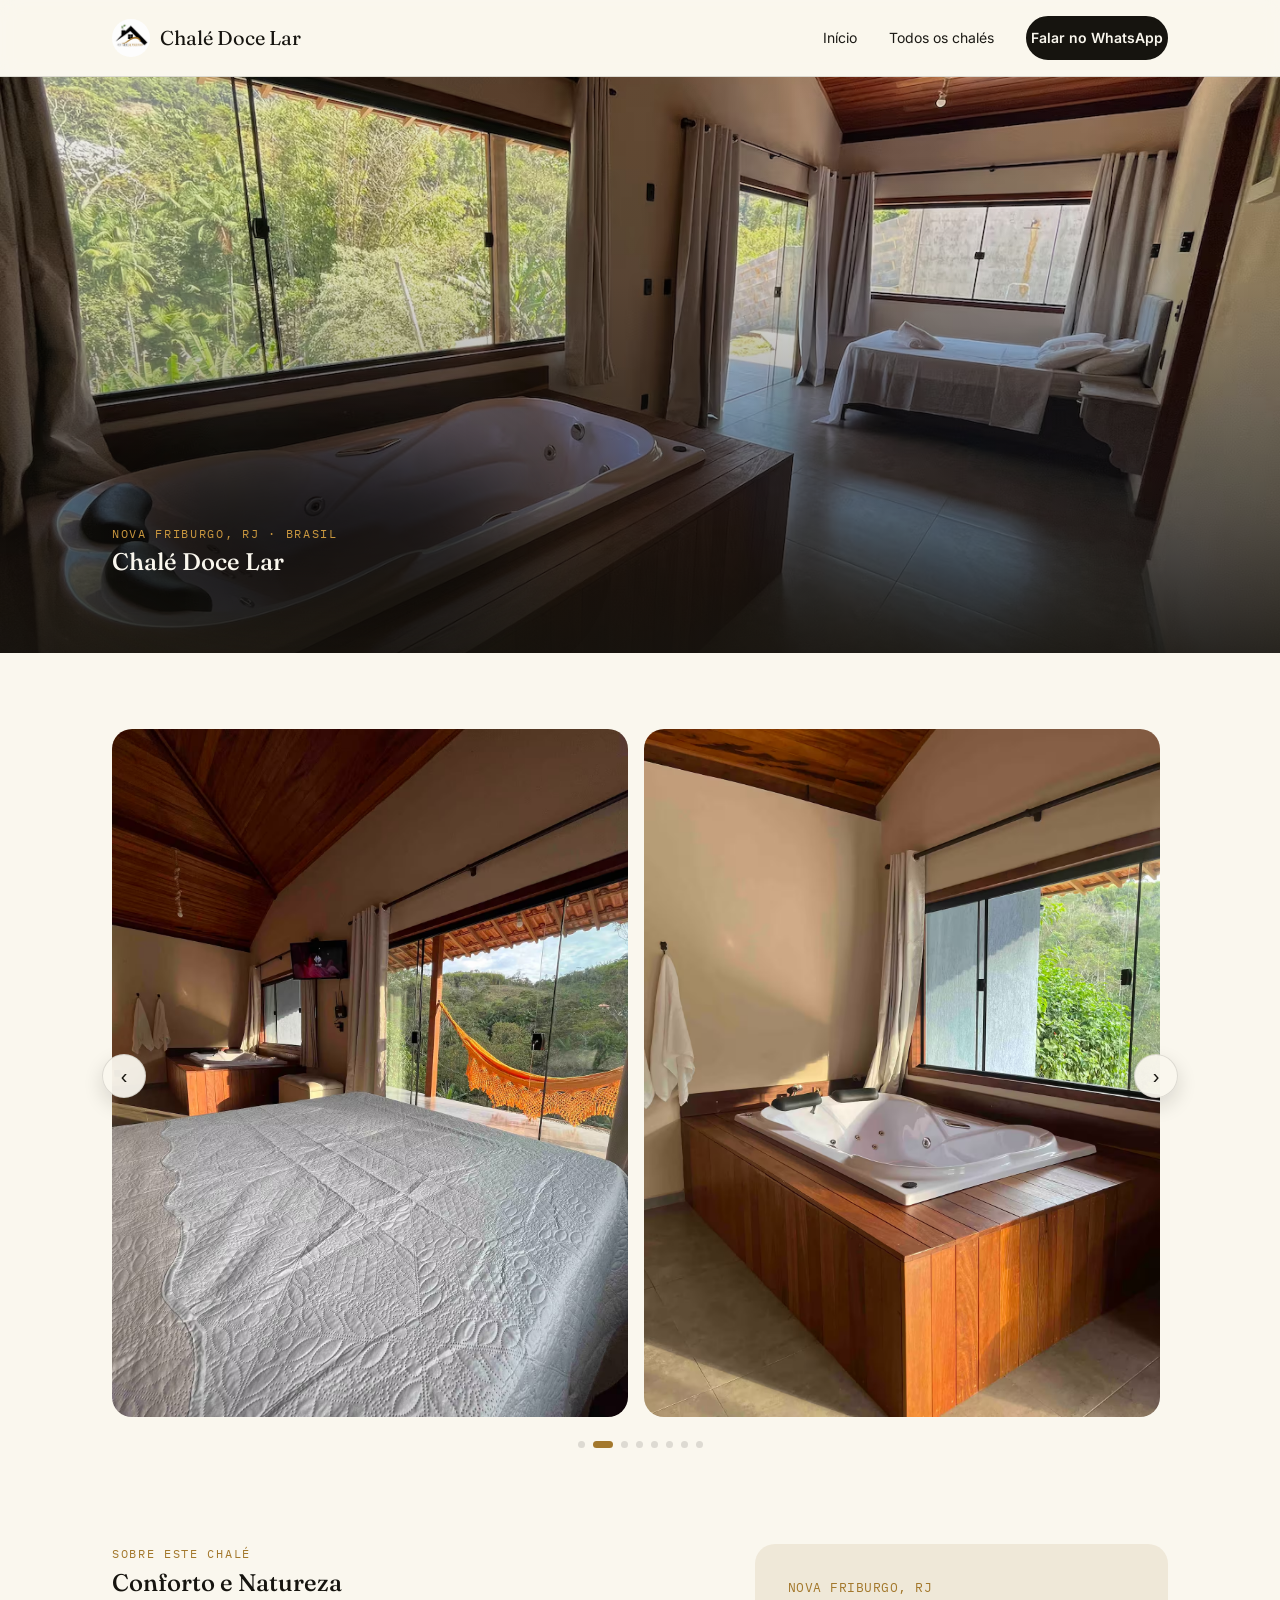
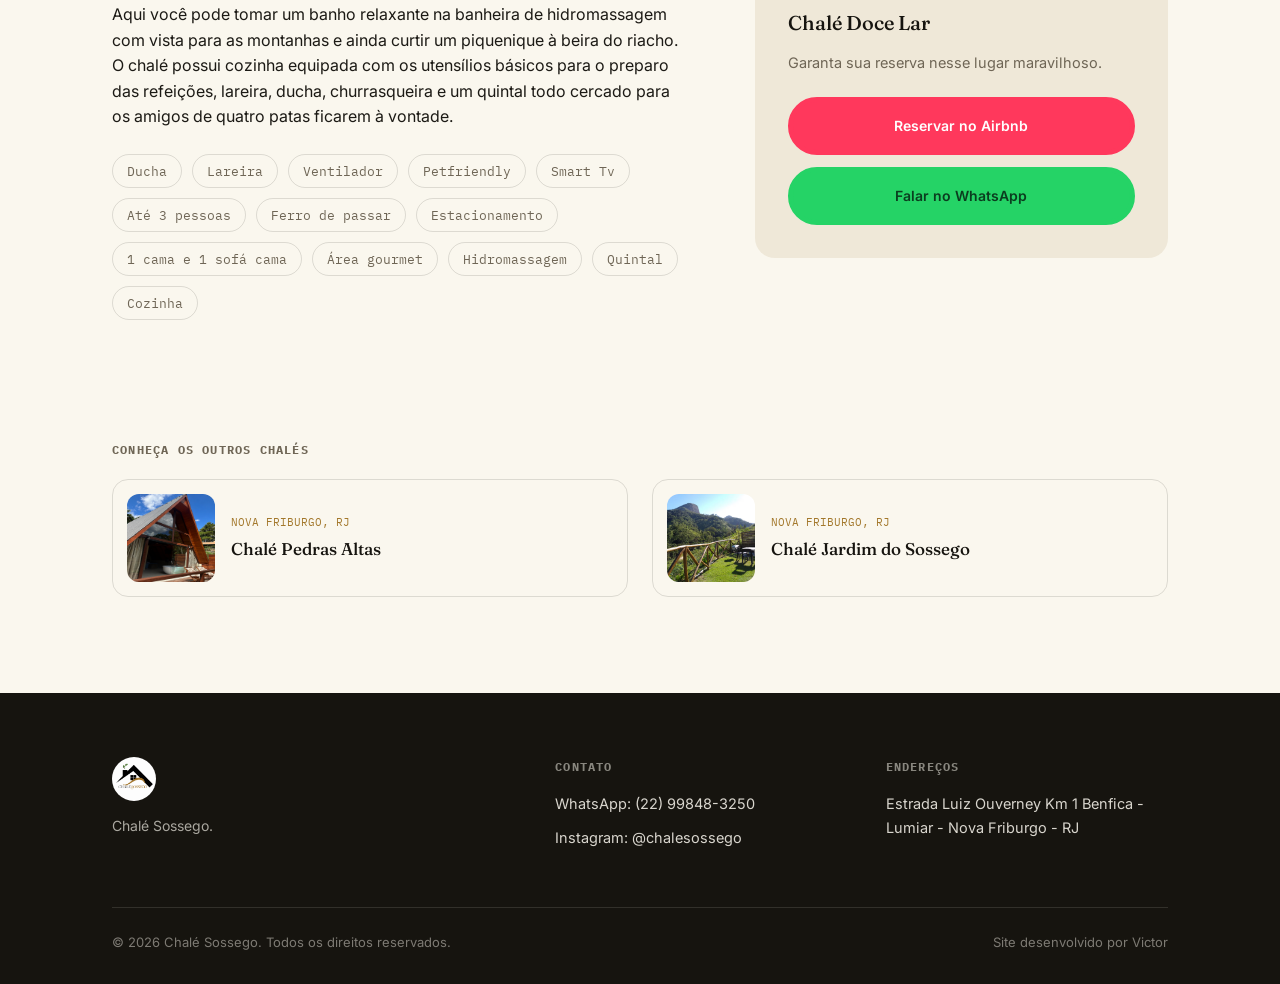
==== casas/casa-dois.html @ 80d23e6f "Add files via upload" ====
<!DOCTYPE html>
<html lang="pt-BR">

<head>
  <meta charset="UTF-8">
  <meta name="viewport" content="width=device-width, initial-scale=1.0">
  <title>Chalé Doce Lar | Chalé Sossego - Nova Friburgo, RJ</title>
  <meta name="description"
    content="Chalé Doce Lar: banheira de hidromassagem com vista para as montanhas, área gourmet e pet friendly, em Nova Friburgo, RJ. Reserve pelo WhatsApp ou Airbnb.">
  <meta name="theme-color" content="#faf7ee">
  <link rel="icon" type="image/png" href="../img/logo.png">
  <meta property="og:title" content="Chalé Doce Lar | Chalé Sossego">
  <meta property="og:description"
    content="Banheira de hidromassagem com vista para as montanhas, área gourmet e pet friendly, em Nova Friburgo, RJ.">
  <meta property="og:image" content="../img/chale_2.avif">
  <meta property="og:type" content="website">
  <link rel="preconnect" href="https://fonts.googleapis.com">
  <link rel="preconnect" href="https://fonts.gstatic.com" crossorigin>
  <link
    href="https://fonts.googleapis.com/css2?family=Fraunces:ital,opsz,wght@0,9..144,400;0,9..144,500;0,9..144,600;1,9..144,500&family=Inter:wght@400;500;600&family=IBM+Plex+Mono:wght@400;500&display=swap"
    rel="stylesheet">
  <link rel="stylesheet" href="../styles.css">
</head>

<body>

  <header>
    <div class="nav">
      <a href="../index.html" class="brand">
        <img src="../img/logo.png" alt="Logo Chalé Sossego">
        <span class="brand-name">Chalé Doce Lar</span>
      </a>
      <button class="nav-toggle" id="navToggle" aria-label="Abrir menu" aria-expanded="false">
        <span></span><span></span><span></span>
      </button>
      <nav class="nav-links" id="navLinks">
        <a href="../index.html">Início</a>
        <a href="../index.html#chales">Todos os chalés</a>
        <a class="btn" href="https://wa.me/5522998483250" target="_blank" rel="noopener">Falar no WhatsApp</a>
      </nav>
    </div>
  </header>

  <section class="casa-hero">
    <div class="hero-photo">
      <img src="../img/chale_2.avif" alt="Fachada do Chalé Doce Lar em Nova Friburgo, RJ">
    </div>
    <div class="hero-content">
      <p class="eyebrow load-in" style="--delay:.05s">Nova Friburgo, RJ · Brasil</p>
      <h1 class="load-in" style="--delay:.15s">Chalé Doce Lar</h1>
    </div>
  </section>

  <section class="casa-galeria">
    <div class="wrap">
      <div class="carrossel reveal" data-carrossel>
        <button class="carrossel-seta carrossel-anterior" data-anterior aria-label="Foto anterior">‹</button>
        <div class="carrossel-trilho" data-trilho>
          <div class="carrossel-item"><img src="../img/docelar1.avif"
              loading="lazy"></div>
          <div class="carrossel-item"><img src="../img/docelar2.avif"
              loading="lazy"></div>
          <div class="carrossel-item"><img src="../img/docelar3.avif"
              loading="lazy"></div>
          <div class="carrossel-item"><img src="../img/docelar4.avif"
              loading="lazy"></div>
          <div class="carrossel-item"><img src="../img/docelar5.avif"
              loading="lazy"></div>
          <div class="carrossel-item"><img src="../img/docelar6.avif"
             loading="lazy"></div>
          <div class="carrossel-item"><img src="../img/docelar7.avif"
              loading="lazy"></div>
          <div class="carrossel-item"><img src="../img/docelar8.avif"
              loading="lazy"></div>
        </div>
        <button class="carrossel-seta carrossel-proxima" data-proxima aria-label="Próxima foto">›</button>
        <div class="carrossel-dots" data-dots></div>
      </div>
    </div>
  </section>

  <section class="casa-detalhes">
    <div class="wrap casa-detalhes-grid">
      <div class="casa-desc reveal">
        <p class="eyebrow">Sobre este chalé</p>
        <h2>Conforto e Natureza</h2>
        <p>Aqui você pode tomar um banho relaxante na banheira de hidromassagem com vista para as montanhas e ainda
          curtir um piquenique à beira do riacho.<br>O chalé possui cozinha equipada com os utensílios básicos para o
          preparo das refeições, lareira, ducha, churrasqueira e um quintal todo cercado para os amigos de quatro patas
          ficarem à vontade.</p>

        <div class="casa-feats">
          <span>Ducha</span>
          <span>Lareira</span>
          <span>Ventilador</span>
          <span>Petfriendly</span>
          <span>Smart Tv</span>
          <span>Até 3 pessoas</span>
          <span>Ferro de passar</span>
          <span>Estacionamento</span>
          <span>1 cama e 1 sofá cama</span>
          <span>Área gourmet</span>
          <span>Hidromassagem</span>
          <span>Quintal</span>
          <span>Cozinha</span>
        </div>
      </div>

      <aside class="reserva-card reveal" style="--delay:.12s">
        <p class="chale-loc">Nova Friburgo, RJ</p>
        <h3>Chalé Doce Lar</h3>
        <p class="desc-curta">Garanta sua reserva nesse lugar maravilhoso.</p>
        <div class="reserva-actions">
          <a class="btn btn-airbnb" href="https://www.airbnb.com.br/rooms/987632823096137268" target="_blank"
            rel="noopener">Reservar no Airbnb</a>
          <a class="btn btn-whatsapp"
            href="https://wa.me/5522998483250?text=Ol%C3%A1%2C%20quero%20saber%20mais%20sobre%20o%20Chal%C3%A9%20Doce%20Lar"
            target="_blank" rel="noopener">Falar no WhatsApp</a>
        </div>
      </aside>
    </div>
  </section>

  <section class="outras-casas">
    <div class="wrap">
      <h4 class="reveal">Conheça os outros chalés</h4>
      <div class="outras-grid">
        <a class="outra-casa reveal" href="casa-um.html">
          <img src="../img/faixada pedras altas.png" alt="Chalé Pedras Altas">
          <div>
            <p class="oc-loc">Nova Friburgo, RJ</p>
            <h5>Chalé Pedras Altas</h5>
          </div>
        </a>
        <a class="outra-casa reveal" style="--delay:.1s" href="casa-tres.html">
          <img src="../img/chale_3.avif" alt="Chalé Jardim do Sossego">
          <div>
            <p class="oc-loc">Nova Friburgo, RJ</p>
            <h5>Chalé Jardim do Sossego</h5>
          </div>
        </a>
      </div>
    </div>
  </section>

  <footer>
    <div class="wrap">
      <div class="footer-grid">
        <div class="footer-brand">
          <img src="../img/logo.png" alt="Logo Chalé Sossego">
          <p>Chalé Sossego.</p>
        </div>
        <div class="footer-col">
          <h4>Contato</h4>
          <a href="https://wa.me/5522998483250" target="_blank" rel="noopener">WhatsApp: (22) 99848-3250</a>
          <a href="https://www.instagram.com/chalesossego" target="_blank" rel="noopener">Instagram: @chalesossego</a>
        </div>
        <div class="footer-col">
          <h4>Endereços</h4>
          <p>Estrada Luiz Ouverney Km 1 Benfica - Lumiar - Nova Friburgo - RJ</p>
        </div>
      </div>
      <div class="footer-bottom">
        <span>© 2026 Chalé Sossego. Todos os direitos reservados.</span>
        <a href="https://victormauriciocarvalho.github.io/portfolio" target="_blank" rel="noopener">Site desenvolvido
          por Victor</a>
      </div>
    </div>
  </footer>

  <div class="lightbox" data-lightbox aria-hidden="true">
    <button class="lightbox-seta lightbox-anterior" data-lb-anterior aria-label="Foto anterior">‹</button>
    <div class="lightbox-img-wrap">
      <button class="lightbox-fechar" data-lb-fechar aria-label="Fechar">✕</button>
      <img data-lb-img src="" alt="">
    </div>
    <button class="lightbox-seta lightbox-proxima" data-lb-proxima aria-label="Próxima foto">›</button>
    <div class="lightbox-contador" data-lb-contador></div>
  </div>

  <script>
    // Anima os elementos com a classe .reveal conforme entram na tela
    (function () {
      var alvos = document.querySelectorAll('.reveal, .reveal-scale');
      if ('IntersectionObserver' in window) {
        var obs = new IntersectionObserver(function (entradas) {
          entradas.forEach(function (entrada) {
            if (entrada.isIntersecting) {
              entrada.target.classList.add('is-visible');
              obs.unobserve(entrada.target);
            }
          });
        }, { threshold: 0.15, rootMargin: '0px 0px -40px 0px' });
        alvos.forEach(function (el) { obs.observe(el); });
      } else {
        alvos.forEach(function (el) { el.classList.add('is-visible'); });
      }
    })();

    // Dá um leve destaque (sombra) ao header quando a página é rolada
    (function () {
      var header = document.querySelector('header');
      if (!header) return;
      window.addEventListener('scroll', function () {
        header.classList.toggle('is-scrolled', window.scrollY > 12);
      }, { passive: true });
    })();

    // Menu hambúrguer (mobile)
    (function () {
      var header = document.querySelector('header');
      var toggle = document.getElementById('navToggle');
      var links = document.getElementById('navLinks');
      if (!toggle || !links) return;
      toggle.addEventListener('click', function () {
        var aberto = header.classList.toggle('nav-open');
        toggle.setAttribute('aria-expanded', aberto ? 'true' : 'false');
      });
      links.querySelectorAll('a').forEach(function (a) {
        a.addEventListener('click', function () {
          header.classList.remove('nav-open');
          toggle.setAttribute('aria-expanded', 'false');
        });
      });
    })();

    // Carrossel de fotos (setas + bolinhas + destaque da foto ativa)
    (function () {
      document.querySelectorAll('[data-carrossel]').forEach(function (carrossel) {
        var trilho = carrossel.querySelector('[data-trilho]');
        var itens = Array.prototype.slice.call(trilho.children);
        var dotsWrap = carrossel.querySelector('[data-dots]');
        var anterior = carrossel.querySelector('[data-anterior]');
        var proxima = carrossel.querySelector('[data-proxima]');

        itens.forEach(function (item, i) {
          var dot = document.createElement('button');
          dot.setAttribute('aria-label', 'Ir para a foto ' + (i + 1));
          if (i === 0) dot.classList.add('is-active');
          dot.addEventListener('click', function () {
            item.scrollIntoView({ behavior: 'smooth', inline: 'start', block: 'nearest' });
          });
          dotsWrap.appendChild(dot);
        });
        var dots = Array.prototype.slice.call(dotsWrap.children);

        function mover(direcao) {
          var largura = itens[0].getBoundingClientRect().width + 16;
          trilho.scrollBy({ left: direcao * largura, behavior: 'smooth' });
        }
        if (anterior) anterior.addEventListener('click', function () { mover(-1); });
        if (proxima) proxima.addEventListener('click', function () { mover(1); });

        if ('IntersectionObserver' in window) {
          var obs = new IntersectionObserver(function (entradas) {
            entradas.forEach(function (entrada) {
              var idx = itens.indexOf(entrada.target);
              if (entrada.isIntersecting && idx > -1) {
                dots.forEach(function (d) { d.classList.remove('is-active'); });
                dots[idx].classList.add('is-active');
              }
            });
          }, { root: trilho, threshold: 0.6 });
          itens.forEach(function (item) { obs.observe(item); });
        }
      });
    })();

    // Lightbox (expandir foto em tela cheia)
    (function () {
      var lightbox = document.querySelector('[data-lightbox]');
      if (!lightbox) return;
      var imgEl = lightbox.querySelector('[data-lb-img]');
      var contador = lightbox.querySelector('[data-lb-contador]');
      var btnFechar = lightbox.querySelector('[data-lb-fechar]');
      var btnAnterior = lightbox.querySelector('[data-lb-anterior]');
      var btnProxima = lightbox.querySelector('[data-lb-proxima]');
      var fotos = Array.prototype.slice.call(document.querySelectorAll('.carrossel-item img'));
      var indiceAtual = 0;

      function atualizar() {
        var foto = fotos[indiceAtual];
        imgEl.src = foto.src;
        imgEl.alt = foto.alt;
        contador.textContent = (indiceAtual + 1) + ' / ' + fotos.length;
      }
      function abrir(indice) {
        indiceAtual = indice;
        atualizar();
        lightbox.classList.add('is-aberto');
        lightbox.setAttribute('aria-hidden', 'false');
        document.body.style.overflow = 'hidden';
      }
      function fechar() {
        lightbox.classList.remove('is-aberto');
        lightbox.setAttribute('aria-hidden', 'true');
        document.body.style.overflow = '';
      }
      function mudar(direcao) {
        indiceAtual = (indiceAtual + direcao + fotos.length) % fotos.length;
        atualizar();
      }

      fotos.forEach(function (foto, i) {
        foto.addEventListener('click', function () { abrir(i); });
      });
      btnFechar.addEventListener('click', fechar);
      btnAnterior.addEventListener('click', function () { mudar(-1); });
      btnProxima.addEventListener('click', function () { mudar(1); });
      lightbox.addEventListener('click', function (e) {
        if (e.target === lightbox) fechar();
      });
      document.addEventListener('keydown', function (e) {
        if (!lightbox.classList.contains('is-aberto')) return;
        if (e.key === 'Escape') fechar();
        if (e.key === 'ArrowLeft') mudar(-1);
        if (e.key === 'ArrowRight') mudar(1);
      });
    })();
  </script>

</body>

</html>
---- styles.css ----
:root{
  --ink:#16140f;            
  --ink-soft:#2a2620;       
  --stone:#6f6656;      
  --leaf:#5c7a52;      
  --leaf-soft:#e4ead9;    
  --gold:#c9973f;         
  --gold-deep:#a3782c;     
  --mist:#efe8d8;
  --paper:#faf7ee;
  --charcoal:#1c1a15;
  --line:rgba(28,26,21,0.13);
  --ease:cubic-bezier(.16,1,.3,1);
  --ease-soft:cubic-bezier(.22,.61,.36,1);
  --font-display:'Fraunces', serif;
  --font-body:'Inter', sans-serif;
  --font-mono:'IBM Plex Mono', monospace;
}
*{box-sizing:border-box; margin:0; padding:0;}
html{scroll-behavior:smooth;}
body{
  font-family:var(--font-body);
  color:var(--charcoal);
  background:var(--paper);
  line-height:1.6;
  -webkit-font-smoothing:antialiased;
  overflow-x:hidden;
}
img{max-width:100%; display:block;}
a{color:inherit; text-decoration:none;}
.wrap{max-width:1120px; margin:0 auto; padding:0 32px;}
section[id]{scroll-margin-top:88px;}
.eyebrow{
  font-family:var(--font-mono);
  font-size:12px;
  letter-spacing:0.14em;
  text-transform:uppercase;
  color:var(--gold-deep);
}
h1,h2,h3{font-family:var(--font-display); font-weight:500; color:var(--ink);}

a:focus-visible, button:focus-visible, select:focus-visible{
  outline:2px solid var(--gold-deep);
  outline-offset:3px;
  border-radius:4px;
}

@media (prefers-reduced-motion: reduce){
  *{animation-duration:0.01ms !important; animation-iteration-count:1 !important; transition-duration:0.01ms !important; scroll-behavior:auto !important;}
}

/* ---------- REVEAL AO ROLAR ---------- */
.reveal{
  opacity:0;
  transform:translateY(28px);
  transition:opacity .9s var(--ease), transform .9s var(--ease);
  transition-delay:var(--delay, 0s);
}
.reveal.is-visible{opacity:1; transform:translateY(0);}
.reveal-scale{
  opacity:0;
  transform:scale(.96);
  transition:opacity .8s var(--ease), transform .8s var(--ease);
  transition-delay:var(--delay, 0s);
}
.reveal-scale.is-visible{opacity:1; transform:scale(1);}

/* ---------- ENTRADA AUTOMÁTICA (hero, sem depender do scroll) ---------- */
.load-in{
  opacity:0;
  animation:fade-up-in .9s var(--ease) forwards;
  animation-delay:var(--delay, 0s);
}
@keyframes fade-up-in{
  from{opacity:0; transform:translateY(22px);}
  to{opacity:1; transform:translateY(0);}
}

/* ---------- HEADER ---------- */
header{
  position:sticky; top:0; z-index:50;
  background:rgba(250,247,238,0.86);
  backdrop-filter:blur(10px) saturate(1.4);
  border-bottom:1px solid var(--line);
  transition:box-shadow .4s var(--ease), background .4s var(--ease);
}
header.is-scrolled{
  box-shadow:0 8px 24px rgba(22,20,15,0.06);
  background:rgba(250,247,238,0.95);
}
.nav{
  display:flex; align-items:center; justify-content:space-between;
  padding:16px 32px;
  max-width:1120px; margin:0 auto;
  position:relative;
}
.brand{display:flex; align-items:center; gap:10px; min-width:0; flex-shrink:1;}
.brand img{height:38px; width:38px; border-radius:50%; object-fit:cover; transition:transform .5s var(--ease); flex-shrink:0;}
.brand:hover img{transform:rotate(-8deg) scale(1.06);}
.brand-name{font-family:var(--font-display); font-size:20px; color:var(--ink); white-space:nowrap; overflow:hidden; text-overflow:ellipsis;}
.nav-links{display:flex; align-items:center; gap:32px; font-size:14px;}
.nav-links a{position:relative; padding:6px 0;}
.nav-links a:not(.btn)::after{
  content:"";
  position:absolute; left:0; right:100%; bottom:0;
  height:1px; background:var(--gold);
  transition:right .35s var(--ease);
}
.nav-links a:not(.btn):hover::after{right:0;}

/* botão hambúrguer — só aparece no mobile */
.nav-toggle{
  display:none;
  flex-direction:column; justify-content:center; gap:5px;
  width:40px; height:40px; flex-shrink:0;
  background:transparent; border:1px solid var(--line); border-radius:10px;
  cursor:pointer; padding:0;
}
.nav-toggle span{
  display:block; width:18px; height:1.5px; margin:0 auto;
  background:var(--ink); transition:transform .35s var(--ease), opacity .35s var(--ease);
}
header.nav-open .nav-toggle span:nth-child(1){transform:translateY(6.5px) rotate(45deg);}
header.nav-open .nav-toggle span:nth-child(2){opacity:0;}
header.nav-open .nav-toggle span:nth-child(3){transform:translateY(-6.5px) rotate(-45deg);}
.btn{
  display:inline-block;
  font-family:var(--font-body); font-weight:600; font-size:14px;
  padding:13px 24px; border-radius:999px;
  background:var(--ink); color:var(--paper);
  border:5px solid var(--ink);
  transition:background .35s var(--ease), border-color .35s var(--ease), transform .35s var(--ease), box-shadow .35s var(--ease);
  cursor:pointer;
}
.btn:hover{
  background:var(--gold-deep); border-color:var(--gold-deep);
  transform:translateY(-2px);
  box-shadow:0 10px 24px rgba(163,120,44,0.28);
}
.btn:active{transform:translateY(0); box-shadow:none;}
.btn-outline{
  background:transparent; color:var(--ink);
  border:1px solid var(--ink);
}
.btn-outline:hover{background:var(--ink); color:var(--paper); box-shadow:0 10px 24px rgba(22,20,15,0.22);}
.btn-hero-outline{
  background:rgba(250,247,238,0.08); color:var(--paper);
  border:1px solid rgba(250,247,238,0.55);
  backdrop-filter:blur(4px);
}
.btn-hero-outline:hover{background:rgba(250,247,238,0.16); border-color:var(--paper); color:var(--paper); transform:translateY(-2px);}
.btn-airbnb{background:#FF385C; border-color:#FF385C; color:#fff;}
.btn-airbnb:hover{background:#d92e4e; border-color:#d92e4e; box-shadow:0 10px 24px rgba(217,46,78,0.28);}
.btn-whatsapp{background:#25D366; border-color:#25D366; color:#0b3d1f;}
.btn-whatsapp:hover{background:#1fb757; border-color:#1fb757; box-shadow:0 10px 24px rgba(31,183,87,0.28);}

/* ---------- HERO ---------- */
.hero{
  position:relative;
  min-height:82vh;
  display:flex; align-items:flex-end;
  color:var(--paper);
  overflow:hidden;
}
.hero-photo{
  position:absolute; inset:0;
  background-size:cover; background-position:center;
  overflow:hidden;
}
.hero-photo::after{
  content:"";
  position:absolute; inset:0;
  z-index:0;
  background:linear-gradient(180deg,
    rgba(22,20,15,0.05) 0%,
    rgba(22,20,15,0.12) 35%,
    rgba(22,20,15,0.55) 75%,
    rgba(22,20,15,0.88) 100%);
  pointer-events:none;
}
.hero-photo img{
  width:100%; height:100%; object-fit:cover; position:absolute; inset:0; z-index:-1;
}
.hero-content{
    position: relative;
    padding: 0 32px 72px;
    max-width: 1120px;
    margin: 0 auto;
    width: 100%;
    z-index: 1;}

.hero-content::before {
    content: "";
    position: absolute;
    z-index: -1;

    width: 420px;
    height: 180px;

    left: 20px;
    bottom: 30px;

    background: rgba(0, 0, 0, 0.6);
    filter: blur(45px);
    border-radius: 100%;
}

.hero-content .eyebrow{color:var(--gold);}
.hero-content h1{color:var(--paper);}

.hero h1{
  font-size:clamp(36px, 5.5vw, 68px);
  line-height:1.04;
  margin:16px 0 20px;
  max-width:16ch;
}
.hero p{font-size:17px; max-width:48ch; color:rgba(250,247,238,0.88); margin-bottom:28px;}
.hero-actions{display:flex; gap:16px; flex-wrap:wrap;}

/* ---------- SELETOR DE CASA ---------- */
.seletor{
  background:rgba(22,20,15,0.55);
  backdrop-filter:blur(14px) saturate(1.3);
  border:1px solid rgba(250,247,238,0.14);
  border-radius:20px;
  padding:26px 30px;
  display:flex; align-items:center; gap:20px; flex-wrap:wrap;
  max-width:640px;
  transition:border-color .4s var(--ease), box-shadow .4s var(--ease);
}
.seletor:hover{border-color:rgba(201,151,63,0.5); box-shadow:0 20px 50px rgba(0,0,0,0.28);}
.seletor label{
  font-family:var(--font-mono); font-size:12px; text-transform:uppercase;
  letter-spacing:0.1em; color:rgba(250,247,238,0.62); display:block; margin-bottom:8px;
}
.seletor-field{
  flex:1; 
  min-width:220px;
}

.seletor select{
  width:100%;
  appearance:none;
  background:rgba(250,247,238,0.08);
  border:1px solid rgba(250,247,238,0.32);
  color:var(--paper);
  font-family:var(--font-body); font-size:15px; font-weight:500;
  padding:13px 40px 13px 16px;
  border-radius:999px;
  background-image:url("data:image/svg+xml,%3Csvg xmlns='http://www.w3.org/2000/svg' width='14' height='9' viewBox='0 0 14 9'%3E%3Cpath d='M1 1l6 6 6-6' stroke='%23faf7ee' stroke-width='1.6' fill='none' fill-rule='evenodd'/%3E%3C/svg%3E");
  background-repeat:no-repeat;
  background-position:right 16px center;
  cursor:pointer;
  transition:border-color .3s var(--ease), background-color .3s var(--ease);
}
.seletor select:hover{border-color:rgba(250,247,238,0.55);}
.seletor select:focus{outline:none; border-color:var(--gold);}
.seletor select option{color:var(--charcoal);}
.seletor .btn{white-space:nowrap; align-self:flex-end;}

/* ---------- INTRO ---------- */
.intro{padding:104px 0 48px;}
.intro-grid{display:grid; grid-template-columns:1fr 1.4fr; gap:64px; align-items:start;}
.intro h2{font-size:34px; line-height:1.15;}
.intro-text{font-size:16px; color:var(--charcoal); max-width:52ch;}
.intro-text p+p{margin-top:16px;}

/* ---------- TRILHA / CHALÉS ---------- */
.trilha{padding:72px 0 128px; position:relative;}
.trilha-head{margin-bottom:56px; max-width:60ch;}
.trilha-head h2{font-size:34px; margin-bottom:14px;}
.trilha-head p{color:var(--stone); font-size:16px;}

.trilha-path{position:relative;}
.trilha-path::before{
  content:"";
  position:absolute;
  left:23px; top:12px; bottom:12px;
  width:1px;
  background-image:linear-gradient(var(--leaf) 40%, transparent 0%);
  background-size:1px 10px;
  background-repeat:repeat-y;
  opacity:.55;
}
.chale{position:relative; padding-left:64px; margin-bottom:88px;}
.chale:last-child{margin-bottom:0;}
.chale-pin{
  position:absolute; left:0; top:6px;
  width:48px; height:48px; border-radius:50%;
  background:var(--paper); border:1px solid var(--leaf);
  display:flex; align-items:center; justify-content:center;
  font-family:var(--font-mono); font-size:13px; color:var(--leaf);
  transition:transform .4s var(--ease), background .4s var(--ease), color .4s var(--ease);
}
.chale:hover .chale-pin{
  transform:scale(1.12);
  background:var(--leaf);
  color:var(--paper);
}
.chale-card{display:grid; grid-template-columns:1.1fr 1fr; gap:40px; align-items:center;}
.chale:nth-child(even) .chale-card{grid-template-columns:1fr 1.1fr;}
.chale:nth-child(even) .chale-photo{order:2;}
.chale-photo{aspect-ratio:4/3; overflow:hidden; border-radius:18px; background:var(--mist);}
.chale-photo img{width:100%; height:100%; object-fit:cover; transition:transform .7s var(--ease);}
.chale:hover .chale-photo img{transform:scale(1.06);}
.chale-loc{
  font-family:var(--font-mono); font-size:12.5px; letter-spacing:0.04em;
  color:var(--gold-deep); margin-bottom:10px; text-transform:uppercase;
}
.chale h3{font-size:28px; margin-bottom:12px;}
.chale-desc{color:var(--charcoal); font-size:15.5px; max-width:44ch; margin-bottom:18px;}
.chale-feats{display:flex; flex-wrap:wrap; gap:10px; margin-bottom:24px;}
.chale-feats span{
  font-size:12.5px; font-family:var(--font-mono);
  border:1px solid var(--line); padding:6px 14px; border-radius:999px;
  color:var(--stone);
  transition:border-color .3s var(--ease), color .3s var(--ease);
}
.chale:hover .chale-feats span{border-color:rgba(201,151,63,0.45); color:var(--gold-deep);}
.chale-cta{
  display:inline-flex; align-items:center; gap:8px;
  font-weight:600; font-size:14.5px; color:var(--ink);
  border-bottom:1px solid var(--gold); padding-bottom:2px;
  transition:gap .3s var(--ease), color .3s var(--ease);
}
.chale-cta:hover{gap:14px; color:var(--gold-deep);}
.chale-actions{display:flex; gap:12px; flex-wrap:wrap;}

/* ---------- PÁGINA DE CASA INDIVIDUAL ---------- */
.casa-hero{
  position:relative; min-height:64vh; display:flex; align-items:flex-end; color:var(--paper);
  overflow:hidden;
}

.casa-galeria{
  padding:72px 0;
}

/* ---------- CARROSSEL DE FOTOS (retrato) ---------- */
.carrossel{position:relative;}
.carrossel-trilho{
  display:flex;
  gap:16px;
  overflow-x:auto;
  scroll-snap-type:x mandatory;
  scroll-behavior:smooth;
  padding:4px 4px 22px;
  -webkit-overflow-scrolling:touch;
  scrollbar-width:none;
}
.carrossel-trilho::-webkit-scrollbar{display:none;}
.carrossel-item{
  flex:0 0 calc(50% - 8px);
  aspect-ratio:3/4;
  scroll-snap-align:start;
  border-radius:20px;
  overflow:hidden;
  background:var(--mist);
}
.carrossel-item img{
  display:block;
  width:100%;
  height:100%;
  object-fit:cover;
  cursor:zoom-in;
  transition:transform .7s var(--ease), filter .5s var(--ease);
}
.carrossel-item:hover img{transform:scale(1.05); filter:saturate(1.08);}

/* ---------- LIGHTBOX (foto em tela cheia) ---------- */
.lightbox{
  position:fixed; inset:0; z-index:100;
  display:flex; align-items:center; justify-content:center;
  background:rgba(22,20,15,0.92);
  opacity:0; visibility:hidden;
  transition:opacity .35s var(--ease), visibility 0s linear .35s;
  padding:40px;
}
.lightbox.is-aberto{opacity:1; visibility:visible; transition:opacity .35s var(--ease);}
.lightbox-img-wrap{position:relative; max-width:min(90vw, 640px); max-height:88vh;}
.lightbox-img-wrap img{
  display:block; max-width:100%; max-height:88vh; width:auto; height:auto;
  border-radius:16px; box-shadow:0 30px 80px rgba(0,0,0,0.5); object-fit:contain;
}
.lightbox-fechar{
  position:absolute; top:-18px; right:-18px;
  width:40px; height:40px; border-radius:50%;
  background:var(--paper); border:none;
  display:flex; align-items:center; justify-content:center;
  font-size:18px; color:var(--ink); cursor:pointer;
  box-shadow:0 8px 20px rgba(0,0,0,0.3);
  transition:transform .3s var(--ease), background .3s var(--ease);
}
.lightbox-fechar:hover{transform:scale(1.08); background:var(--gold);}
.lightbox-seta{
  position:fixed; top:50%; transform:translateY(-50%);
  width:48px; height:48px; border-radius:50%;
  background:rgba(250,247,238,0.15);
  border:1px solid rgba(250,247,238,0.4);
  color:var(--paper); font-size:22px; line-height:1;
  display:flex; align-items:center; justify-content:center;
  cursor:pointer; backdrop-filter:blur(6px);
  transition:background .3s var(--ease), transform .3s var(--ease);
}
.lightbox-seta:hover{background:rgba(250,247,238,0.3);}
.lightbox-anterior{left:24px;}
.lightbox-proxima{right:24px;}
.lightbox-contador{
  position:fixed; bottom:24px; left:50%; transform:translateX(-50%);
  font-family:var(--font-mono); font-size:12.5px; letter-spacing:0.08em;
  color:rgba(250,247,238,0.75);
}

.carrossel-seta{
  position:absolute; top:calc(50% - 11px); transform:translateY(-50%);
  width:44px; height:44px; border-radius:50%;
  background:rgba(250,247,238,0.94);
  border:1px solid var(--line);
  display:flex; align-items:center; justify-content:center;
  font-size:20px; line-height:1; color:var(--ink);
  cursor:pointer; z-index:2;
  box-shadow:0 8px 20px rgba(22,20,15,0.14);
  transition:background .3s var(--ease), color .3s var(--ease), transform .3s var(--ease), box-shadow .3s var(--ease);
}
.carrossel-seta:hover{background:var(--ink); color:var(--paper); box-shadow:0 12px 26px rgba(22,20,15,0.22);}
.carrossel-anterior{left:-10px;}
.carrossel-proxima{right:-10px;}

.carrossel-dots{display:flex; justify-content:center; gap:8px; margin-top:2px;}
.carrossel-dots button{
  width:7px; height:7px; border-radius:50%;
  background:var(--line); border:none; padding:0; cursor:pointer;
  transition:background .3s var(--ease), width .3s var(--ease);
}
.carrossel-dots button.is-active{background:var(--gold-deep); width:20px; border-radius:4px;}

.casa-detalhes{padding:24px 0 96px;}
.casa-detalhes-grid{display:grid; grid-template-columns:1.4fr 1fr; gap:64px; align-items:start;}
.casa-desc p+p{margin-top:16px;}
.casa-feats{display:flex; flex-wrap:wrap; gap:10px; margin:24px 0;}
.casa-feats span{
  font-size:12.5px; font-family:var(--font-mono);
  border:1px solid var(--line); padding:6px 14px; border-radius:999px;
  color:var(--stone);
}
.reserva-card{
  background:var(--mist); border-radius:20px; padding:32px; position:sticky; top:100px;
  border:1px solid transparent;
  transition:border-color .4s var(--ease), box-shadow .4s var(--ease), transform .4s var(--ease);
}
.reserva-card:hover{border-color:rgba(201,151,63,0.35); box-shadow:0 24px 48px rgba(22,20,15,0.10); transform:translateY(-3px);}
.reserva-card h3{font-size:20px; margin-bottom:6px;}
.reserva-card .chale-loc{margin-top:0;}
.reserva-card p.desc-curta{font-size:14.5px; color:var(--stone); margin:12px 0 22px;}
.reserva-actions{display:flex; flex-direction:column; gap:12px;}
.reserva-actions .btn{width:100%; text-align:center;}
.outras-casas{padding:0 0 96px;}
.outras-casas h4{
  font-family:var(--font-mono); font-size:12px; text-transform:uppercase;
  letter-spacing:0.1em; color:var(--stone); margin-bottom:20px;
}
.outras-grid{display:grid; grid-template-columns:repeat(2,1fr); gap:24px;}
.outra-casa{
  display:flex; gap:16px; align-items:center; border:1px solid var(--line); border-radius:16px; padding:14px;
  transition:border-color .35s var(--ease), transform .35s var(--ease), box-shadow .35s var(--ease);
}
.outra-casa > div{min-width:0;}
.outra-casa:hover{border-color:rgba(201,151,63,0.5); transform:translateY(-4px); box-shadow:0 16px 32px rgba(22,20,15,0.08);}
.outra-casa img{width:88px; height:88px; object-fit:cover; border-radius:12px; flex-shrink:0; transition:transform .5s var(--ease);}
.outra-casa:hover img{transform:scale(1.06);}
.outra-casa .oc-loc{font-family:var(--font-mono); font-size:11px; color:var(--gold-deep); text-transform:uppercase; margin-bottom:4px;}
.outra-casa h5{font-family:var(--font-display); font-size:17px; font-weight:500; color:var(--ink);}

/* ---------- FAIXA ---------- */
.faixa{background:linear-gradient(135deg, var(--ink) 0%, var(--ink-soft) 100%); color:var(--paper); padding:68px 0;}
.faixa-grid{display:grid; grid-template-columns:repeat(3,1fr); gap:40px;}
.faixa-item .num{font-family:var(--font-display); font-size:42px; color:var(--gold); margin-bottom:8px;}
.faixa-item .label{font-size:14.5px; color:rgba(250,247,238,0.76);}

/* ---------- CTA FINAL ---------- */
.cta-final{padding:128px 0; text-align:center; position:relative;}
.cta-final h2{font-size:clamp(30px,4vw,46px); max-width:18ch; margin:0 auto 20px;}
.cta-final p{color:var(--stone); max-width:48ch; margin:0 auto 36px; font-size:16px;}

/* ---------- FOOTER ---------- */
footer{background:var(--ink); color:var(--paper); padding:64px 0 32px;}
.footer-grid{display:grid; grid-template-columns:1.4fr 1fr 1fr; gap:48px; padding-bottom:48px; border-bottom:1px solid rgba(250,247,238,0.12);}
.footer-brand img{height:44px; width:44px; border-radius:50%; margin-bottom:14px;}
.footer-brand p{font-size:14px; color:rgba(250,247,238,0.65); max-width:32ch;}
.footer-col h4{font-family:var(--font-mono); font-size:12px; text-transform:uppercase; letter-spacing:0.1em; color:rgba(250,247,238,0.5); margin-bottom:16px;}
.footer-col a, .footer-col p{display:block; font-size:14.5px; color:rgba(250,247,238,0.85); margin-bottom:10px; transition:color .3s var(--ease), transform .3s var(--ease);}
.footer-col a:hover{color:var(--gold); transform:translateX(3px);}
.footer-bottom{padding-top:24px; display:flex; justify-content:space-between; flex-wrap:wrap; gap:12px; font-size:13px; color:rgba(250,247,238,0.45);}

/* ---------- RESPONSIVO ---------- */
@media (max-width:860px){
  .nav-toggle{display:flex;}
  .nav-links{
    display:flex; flex-direction:column; align-items:stretch; gap:4px;
    position:absolute; top:100%; left:0; right:0;
    background:var(--paper);
    border-bottom:1px solid var(--line);
    box-shadow:0 16px 32px rgba(22,20,15,0.08);
    padding:8px 32px 20px;
    max-height:0; overflow:hidden; opacity:0;
    pointer-events:none;
    transition:max-height .45s var(--ease), opacity .3s var(--ease);
  }
  header.nav-open .nav-links{max-height:340px; opacity:1; pointer-events:auto;}
  .nav-links a:not(.btn){display:block; padding:12px 2px; border-bottom:1px solid var(--line);}
  .nav-links a:not(.btn)::after{display:none;}
  .nav-links .btn{width:100%; text-align:center; margin-top:10px;}

  .intro-grid{grid-template-columns:1fr; gap:24px;}
  .chale-card, .chale:nth-child(even) .chale-card{grid-template-columns:1fr;}
  .chale:nth-child(even) .chale-photo{order:0;}
  .faixa-grid{grid-template-columns:1fr; gap:28px; text-align:center;}
  .footer-grid{grid-template-columns:1fr; gap:32px;}
  .hero-content{padding-bottom:48px;}
  .trilha-path::before{left:19px;}
  .chale{padding-left:52px;}
  .seletor{flex-direction:column; align-items:stretch;}
  .seletor .btn{align-self:stretch; text-align:center;}
  .carrossel-item{flex:0 0 80%;}
  .carrossel-seta{display:none;}
  .lightbox-seta{width:38px; height:38px; font-size:17px;}
  .lightbox-anterior{left:8px;}
  .lightbox-proxima{right:8px;}
  .lightbox{padding:20px;}
  .casa-detalhes-grid{grid-template-columns:1fr;}
  .reserva-card{position:static;}
  .outras-grid{grid-template-columns:1fr;}
}

@media (max-width:480px){
  .wrap{padding:0 20px;}
  .nav{padding:14px 20px;}
  .nav-links{padding:8px 20px 20px;}
  .brand-name{font-size:17px; max-width:150px;}
  .hero{min-height:88vh;}
  .hero-content{padding:0 20px 40px;}
  .intro{padding:72px 0 36px;}
  .trilha{padding:56px 0 88px;}
  .chale{padding-left:44px; margin-bottom:64px;}
  .chale-pin{width:40px; height:40px; font-size:12px;}
  .trilha-path::before{left:15px;}
  .chale h3{font-size:24px;}
  .cta-final{padding:88px 0;}
  .outra-casa{gap:12px; padding:12px;}
  .outra-casa img{width:64px; height:64px;}
  .outra-casa h5{font-size:15.5px;}
}

.seletor select option {
  background-color: var(--charcoal);
  color: var(--paper);
  padding: 12px 16px;
  font-family: var(--font-body);
  font-size: 14.5px;
}

.seletor select option:disabled {
  color: var(--stone);
  background-color: var(--ink);
}

.seletor select option:hover,
.seletor select option:focus,
.seletor select option:active,
.seletor select option:checked {
  background-color: var(--gold-deep) !important;
  color: var(--paper) !important;
}
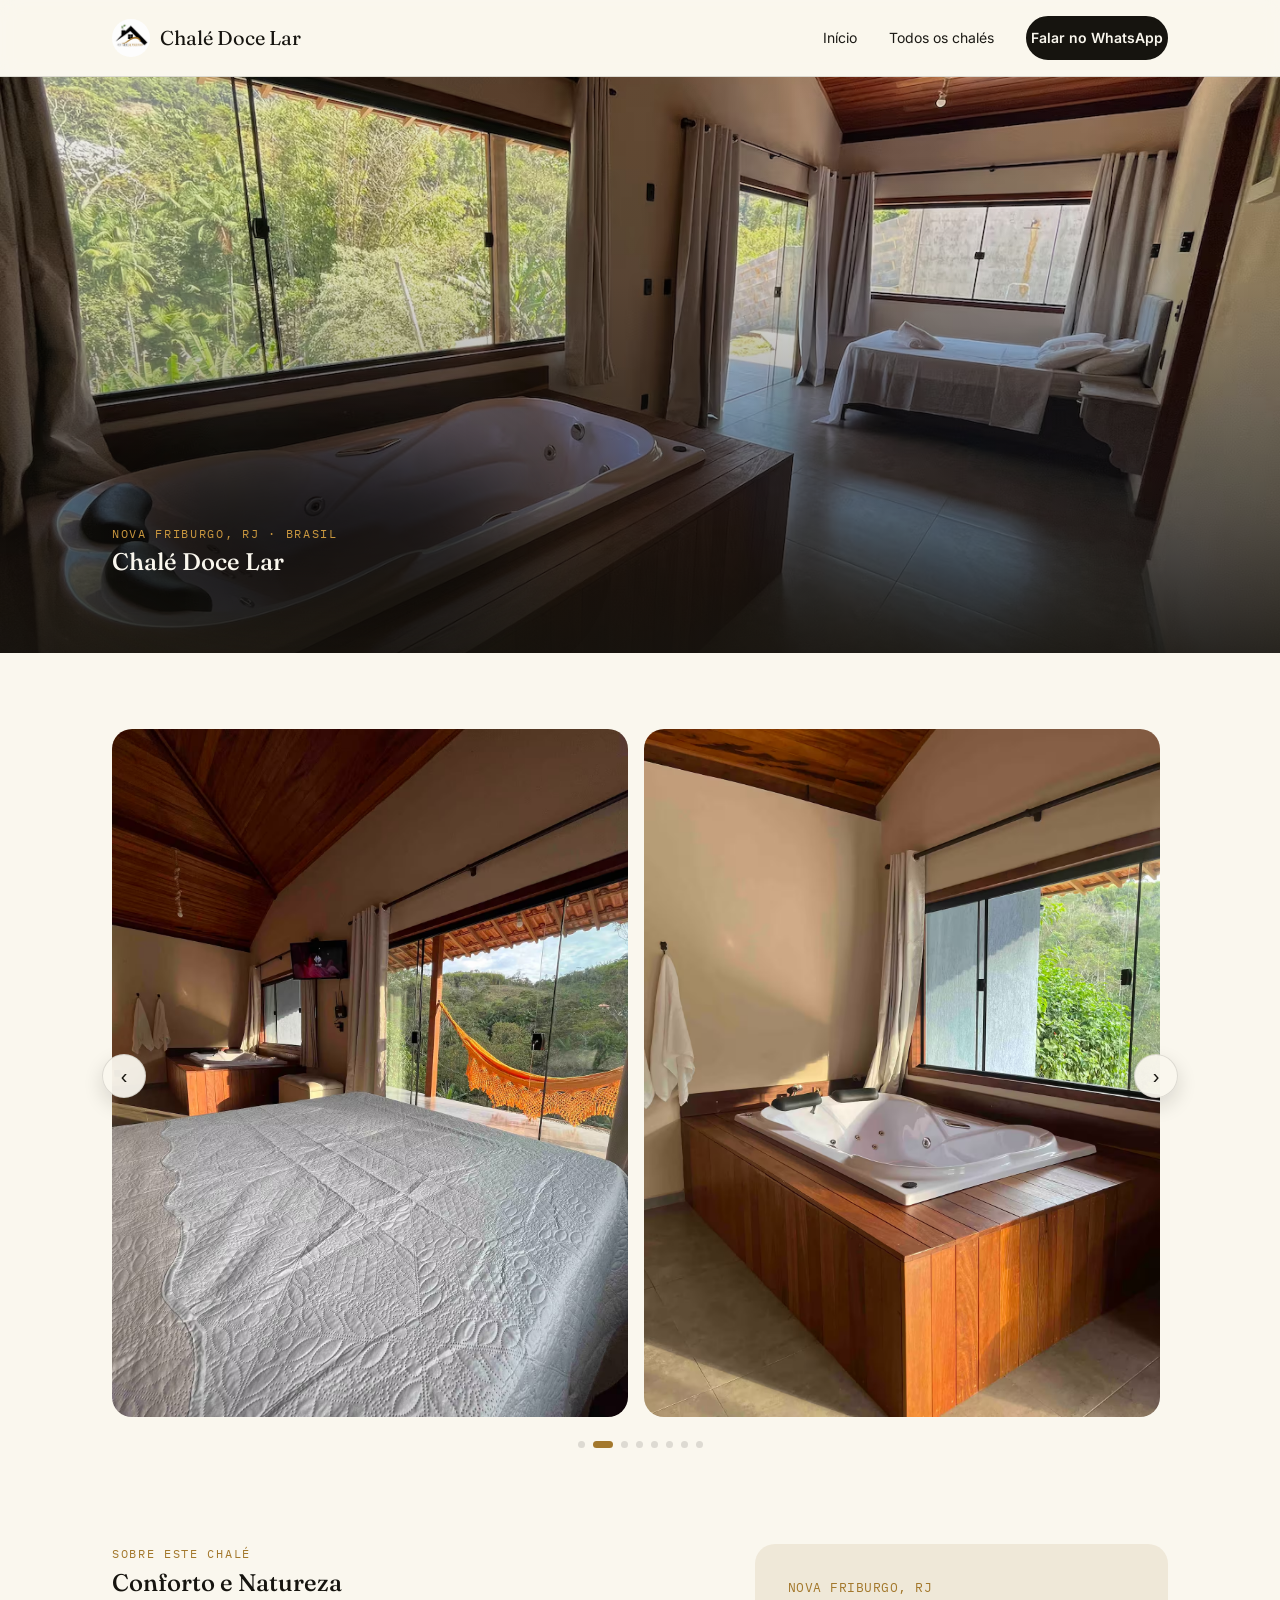
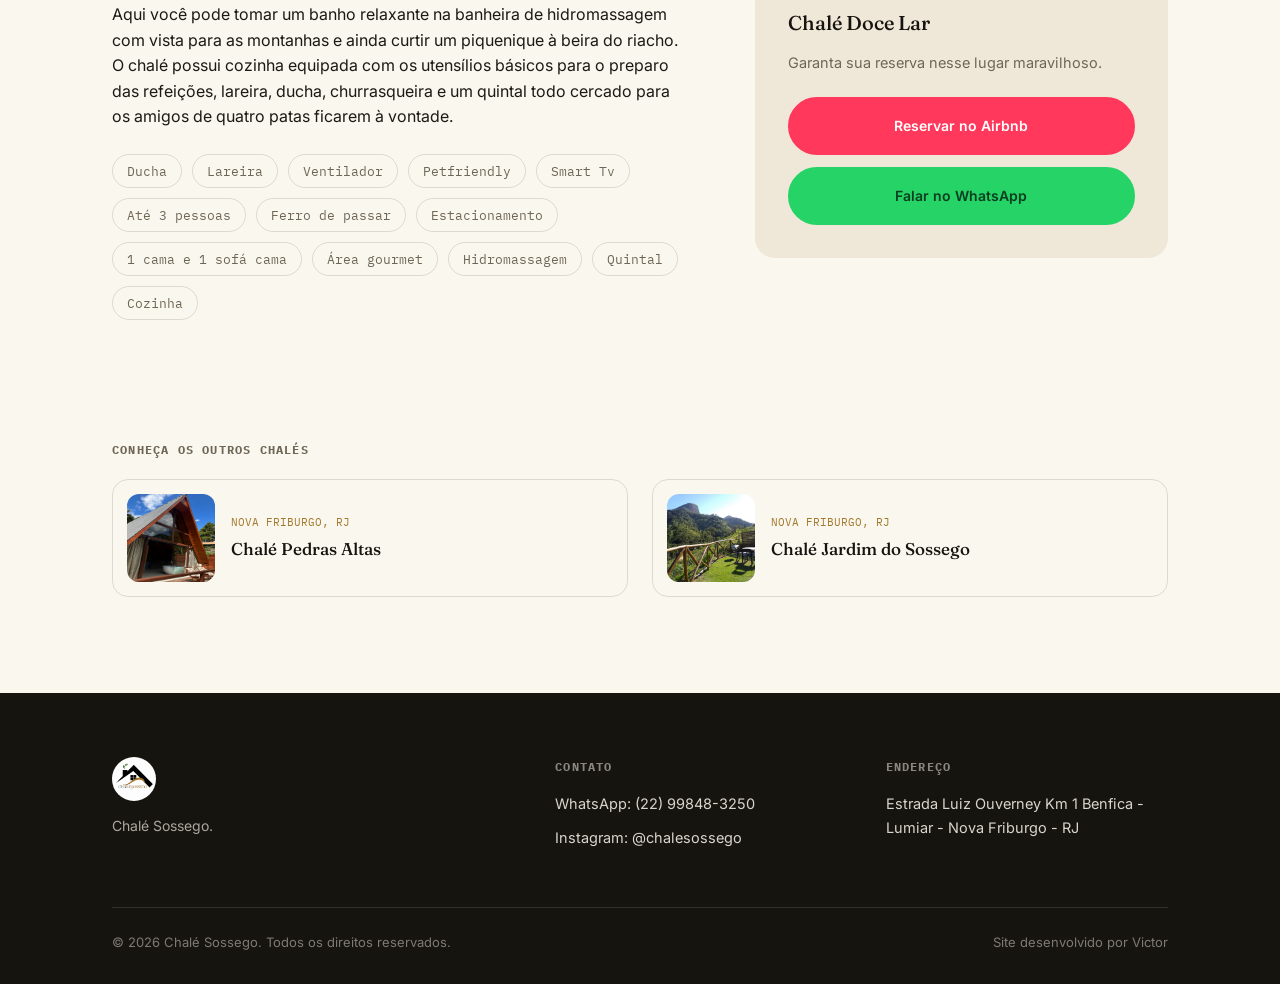
==== commit 8366ead3: "casa-dois.html" ====
--- a/casas/casa-dois.html
+++ b/casas/casa-dois.html
@@ -57,21 +57,21 @@
         <button class="carrossel-seta carrossel-anterior" data-anterior aria-label="Foto anterior">‹</button>
         <div class="carrossel-trilho" data-trilho>
           <div class="carrossel-item"><img src="../img/docelar1.avif"
-              loading="lazy"></div>
+              loading="lazy" alt="Chalé Doce Lar - foto 1"></div>
           <div class="carrossel-item"><img src="../img/docelar2.avif"
-              loading="lazy"></div>
+              loading="lazy" alt="Chalé Doce Lar - foto 2"></div>
           <div class="carrossel-item"><img src="../img/docelar3.avif"
-              loading="lazy"></div>
+              loading="lazy" alt="Chalé Doce Lar - foto 3"></div>
           <div class="carrossel-item"><img src="../img/docelar4.avif"
-              loading="lazy"></div>
+              loading="lazy" alt="Chalé Doce Lar - foto 4"></div>
           <div class="carrossel-item"><img src="../img/docelar5.avif"
-              loading="lazy"></div>
+              loading="lazy" alt="Chalé Doce Lar - foto 5"></div>
           <div class="carrossel-item"><img src="../img/docelar6.avif"
-             loading="lazy"></div>
+             loading="lazy" alt="Chalé Doce Lar - foto 6"></div>
           <div class="carrossel-item"><img src="../img/docelar7.avif"
-              loading="lazy"></div>
+              loading="lazy" alt="Chalé Doce Lar - foto 7"></div>
           <div class="carrossel-item"><img src="../img/docelar8.avif"
-              loading="lazy"></div>
+              loading="lazy" alt="Chalé Doce Lar - foto 8"></div>
         </div>
         <button class="carrossel-seta carrossel-proxima" data-proxima aria-label="Próxima foto">›</button>
         <div class="carrossel-dots" data-dots></div>
@@ -156,7 +156,7 @@
           <a href="https://www.instagram.com/chalesossego" target="_blank" rel="noopener">Instagram: @chalesossego</a>
         </div>
         <div class="footer-col">
-          <h4>Endereços</h4>
+          <h4>Endereço</h4>
           <p>Estrada Luiz Ouverney Km 1 Benfica - Lumiar - Nova Friburgo - RJ</p>
         </div>
       </div>
@@ -167,6 +167,25 @@
       </div>
     </div>
   </footer>
+
+  <script type="application/ld+json">
+  {
+    "@context": "https://schema.org",
+    "@type": "LodgingBusiness",
+    "name": "Chalé Doce Lar",
+    "description": "Chalé com banheira de hidromassagem, vista para as montanhas, área gourmet e pet friendly, em Nova Friburgo, RJ.",
+    "image": "../img/chale_2.avif",
+    "telephone": "+5522998483250",
+    "address": {
+      "@type": "PostalAddress",
+      "streetAddress": "Estrada Luiz Ouverney Km 1 Benfica",
+      "addressLocality": "Lumiar, Nova Friburgo",
+      "addressRegion": "RJ",
+      "addressCountry": "BR"
+    },
+    "sameAs": ["https://www.instagram.com/chalesossego"]
+  }
+  </script>
 
   <div class="lightbox" data-lightbox aria-hidden="true">
     <button class="lightbox-seta lightbox-anterior" data-lb-anterior aria-label="Foto anterior">‹</button>
@@ -321,4 +340,4 @@
 
 </body>
 
-</html>+</html>
--- a/styles.css
+++ b/styles.css
@@ -10,6 +10,10 @@
   --paper:#faf7ee;
   --charcoal:#1c1a15;
   --line:rgba(28,26,21,0.13);
+  --night:#0e1a1c;
+  --night-soft:#152528;
+  --teal-glow:#2fb8b0;
+  --amber-glow:#e8a765;
   --ease:cubic-bezier(.16,1,.3,1);
   --ease-soft:cubic-bezier(.22,.61,.36,1);
   --font-display:'Fraunces', serif;
@@ -478,9 +482,40 @@
 .faixa-item .label{font-size:14.5px; color:rgba(250,247,238,0.76);}
 
 /* ---------- CTA FINAL ---------- */
-.cta-final{padding:128px 0; text-align:center; position:relative;}
-.cta-final h2{font-size:clamp(30px,4vw,46px); max-width:18ch; margin:0 auto 20px;}
-.cta-final p{color:var(--stone); max-width:48ch; margin:0 auto 36px; font-size:16px;}
+.cta-final{
+  padding:140px 0;
+  text-align:center;
+  position:relative;
+  background:linear-gradient(180deg, var(--night) 0%, var(--night-soft) 100%);
+  color:var(--paper);
+  overflow:hidden;
+}
+.cta-final::before,
+.cta-final::after{
+  content:"";
+  position:absolute;
+  border-radius:50%;
+  filter:blur(70px);
+  opacity:.35;
+  pointer-events:none;
+}
+.cta-final::before{
+  width:340px; height:340px;
+  background:var(--teal-glow);
+  top:-120px; left:8%;
+}
+.cta-final::after{
+  width:280px; height:280px;
+  background:var(--amber-glow);
+  bottom:-100px; right:10%;
+  opacity:.28;
+}
+.cta-final .wrap{position:relative; z-index:1;}
+.cta-final .eyebrow{color:var(--amber-glow);}
+.cta-final h2{color:var(--paper); font-size:clamp(30px,4vw,46px); max-width:18ch; margin:0 auto 20px;}
+.cta-final p{color:rgba(250,247,238,0.72); max-width:48ch; margin:0 auto 36px; font-size:16px;}
+.cta-final .btn{background:var(--gold); border-color:var(--gold); color:var(--night);}
+.cta-final .btn:hover{background:var(--amber-glow); border-color:var(--amber-glow); box-shadow:0 10px 28px rgba(232,167,101,0.35);}
 
 /* ---------- FOOTER ---------- */
 footer{background:var(--ink); color:var(--paper); padding:64px 0 32px;}
@@ -522,7 +557,9 @@
   .seletor{flex-direction:column; align-items:stretch;}
   .seletor .btn{align-self:stretch; text-align:center;}
   .carrossel-item{flex:0 0 80%;}
-  .carrossel-seta{display:none;}
+  .carrossel-seta{width:38px; height:38px; font-size:17px; top:calc(50% - 22px);}
+  .carrossel-anterior{left:2px;}
+  .carrossel-proxima{right:2px;}
   .lightbox-seta{width:38px; height:38px; font-size:17px;}
   .lightbox-anterior{left:8px;}
   .lightbox-proxima{right:8px;}
@@ -570,4 +607,4 @@
 .seletor select option:checked {
   background-color: var(--gold-deep) !important;
   color: var(--paper) !important;
-}+}
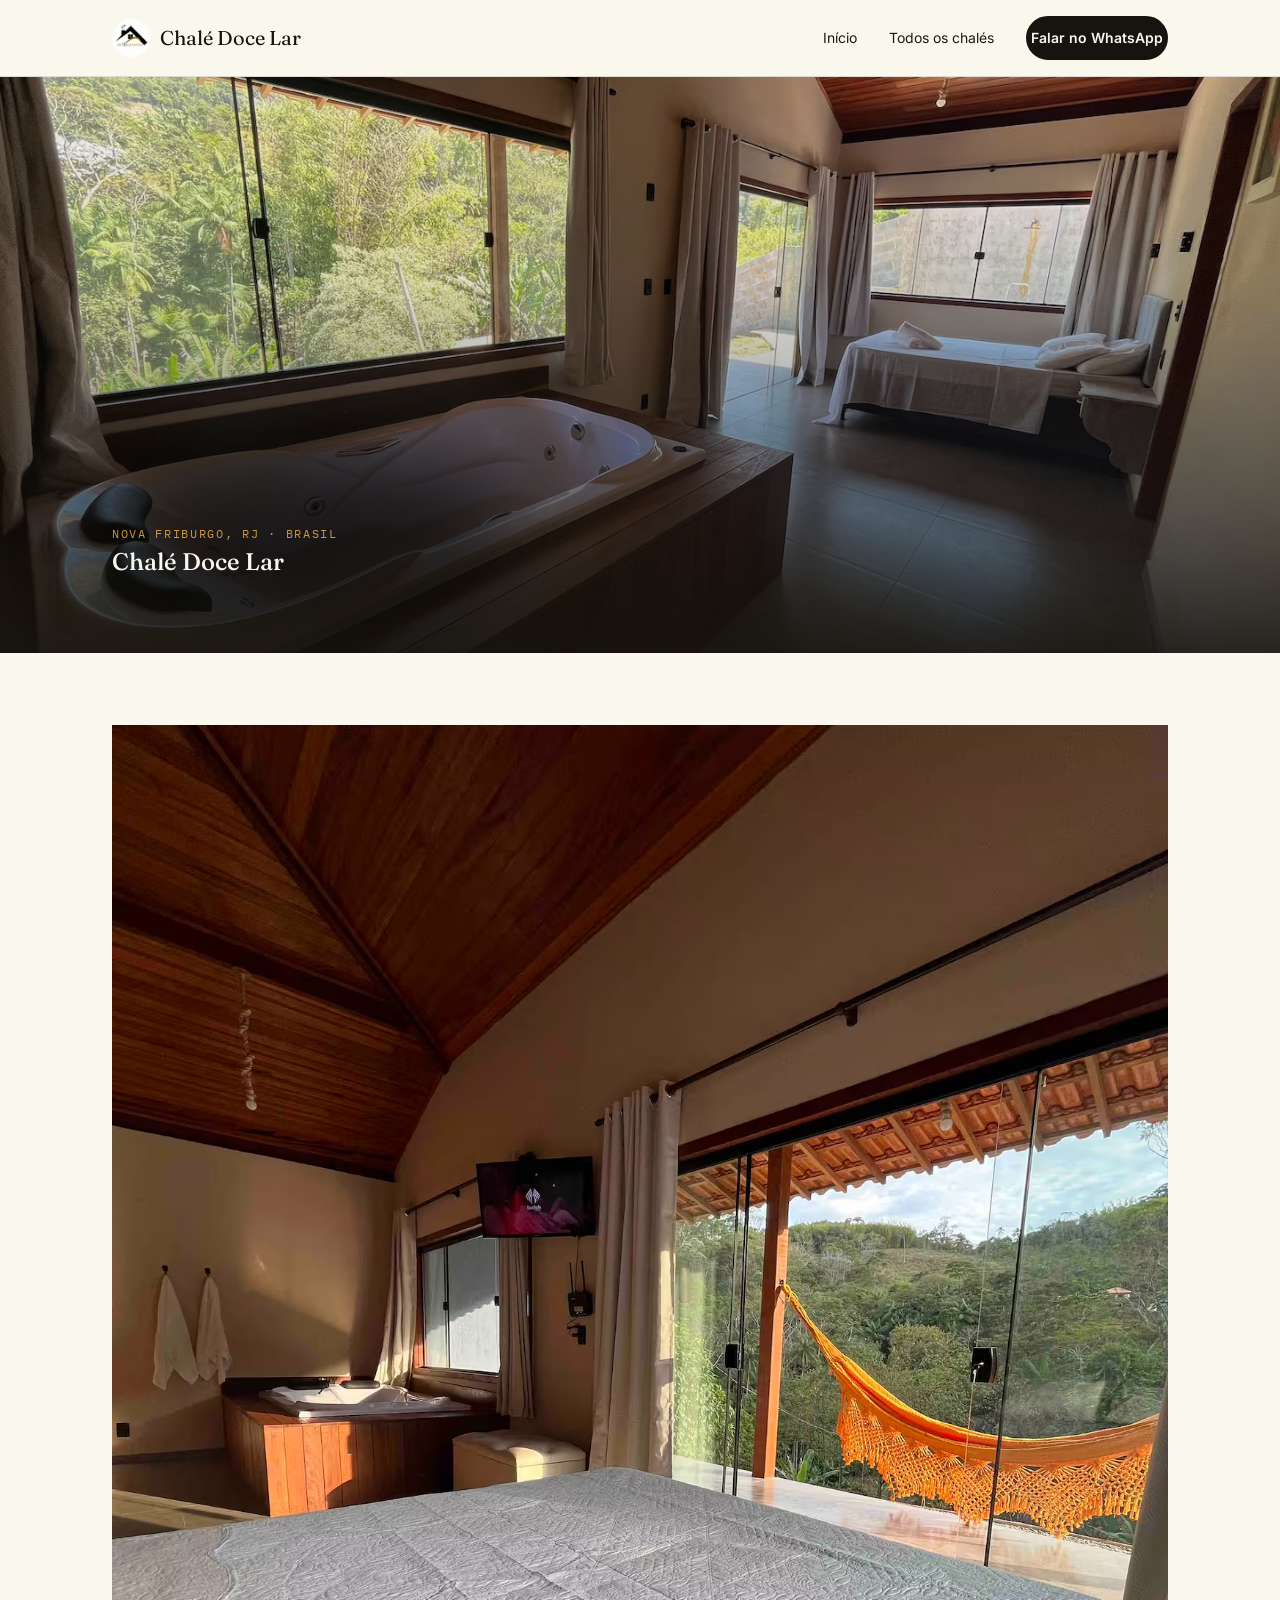
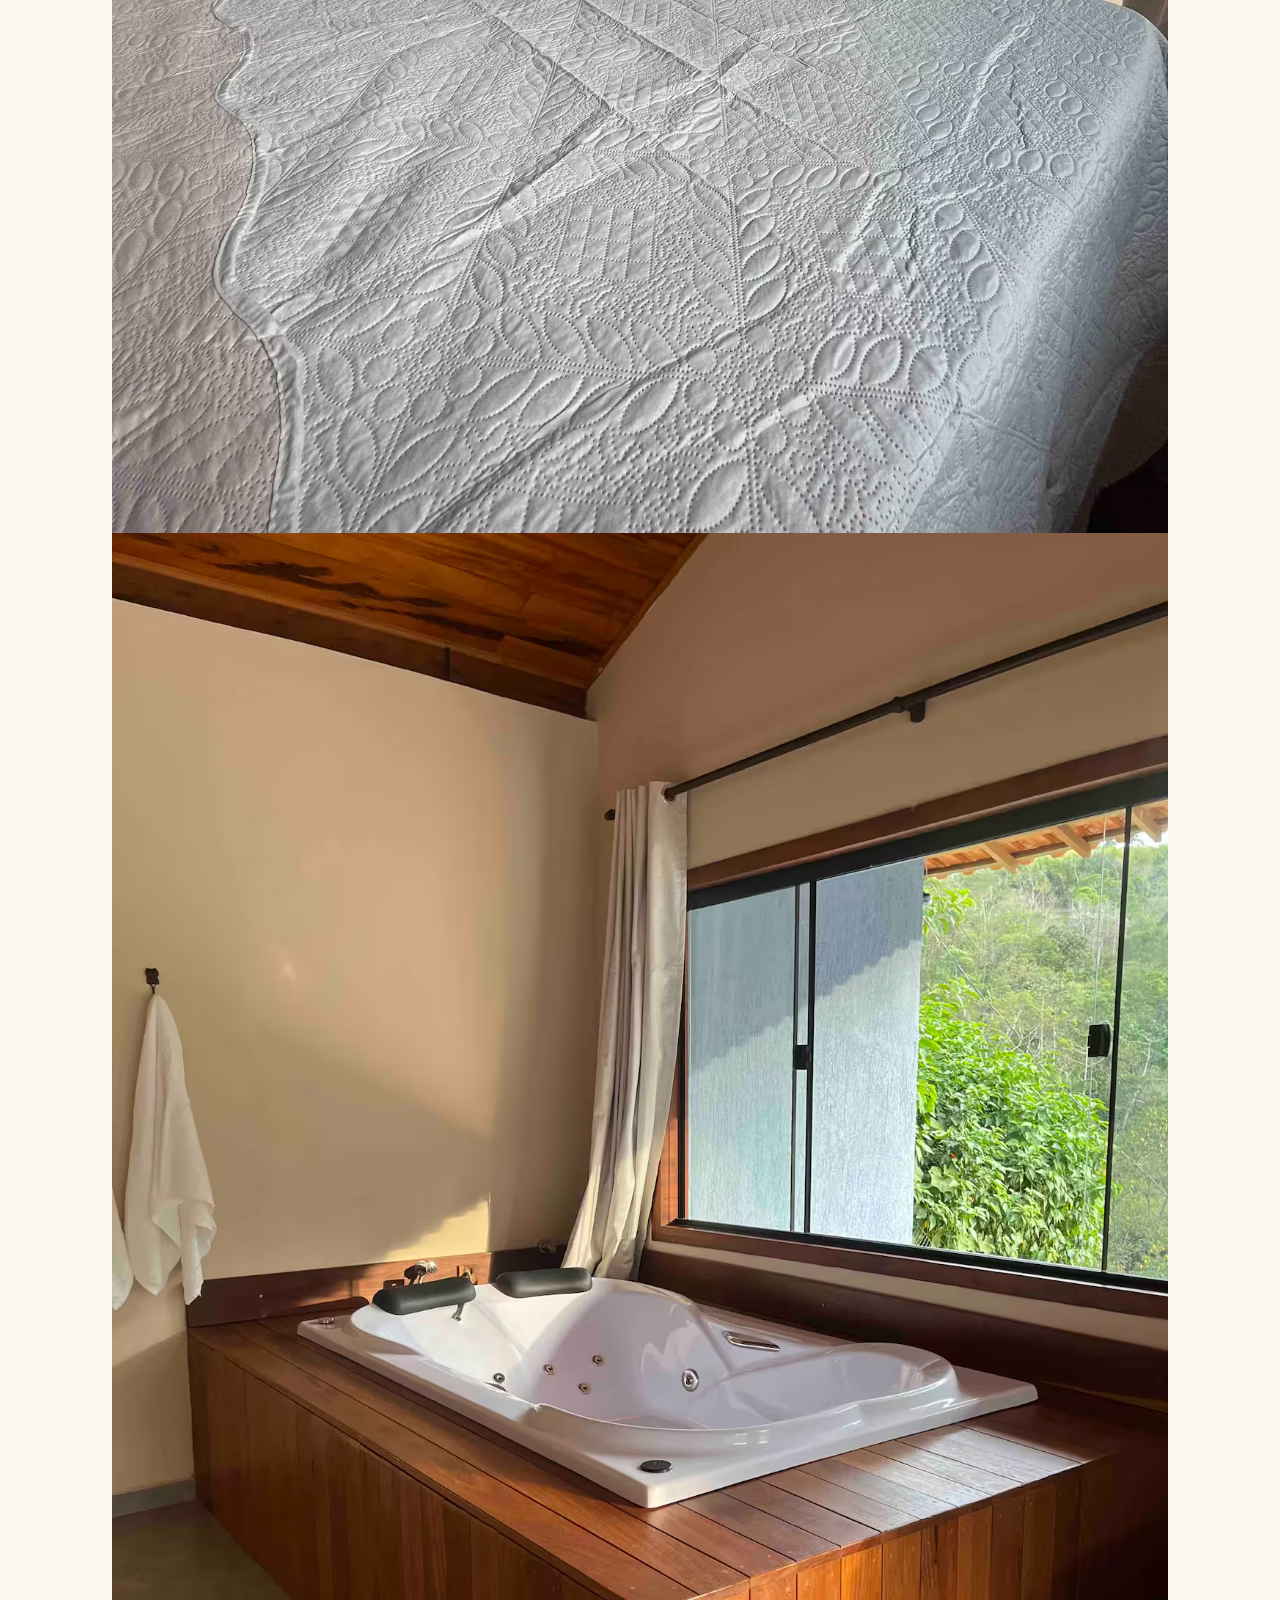
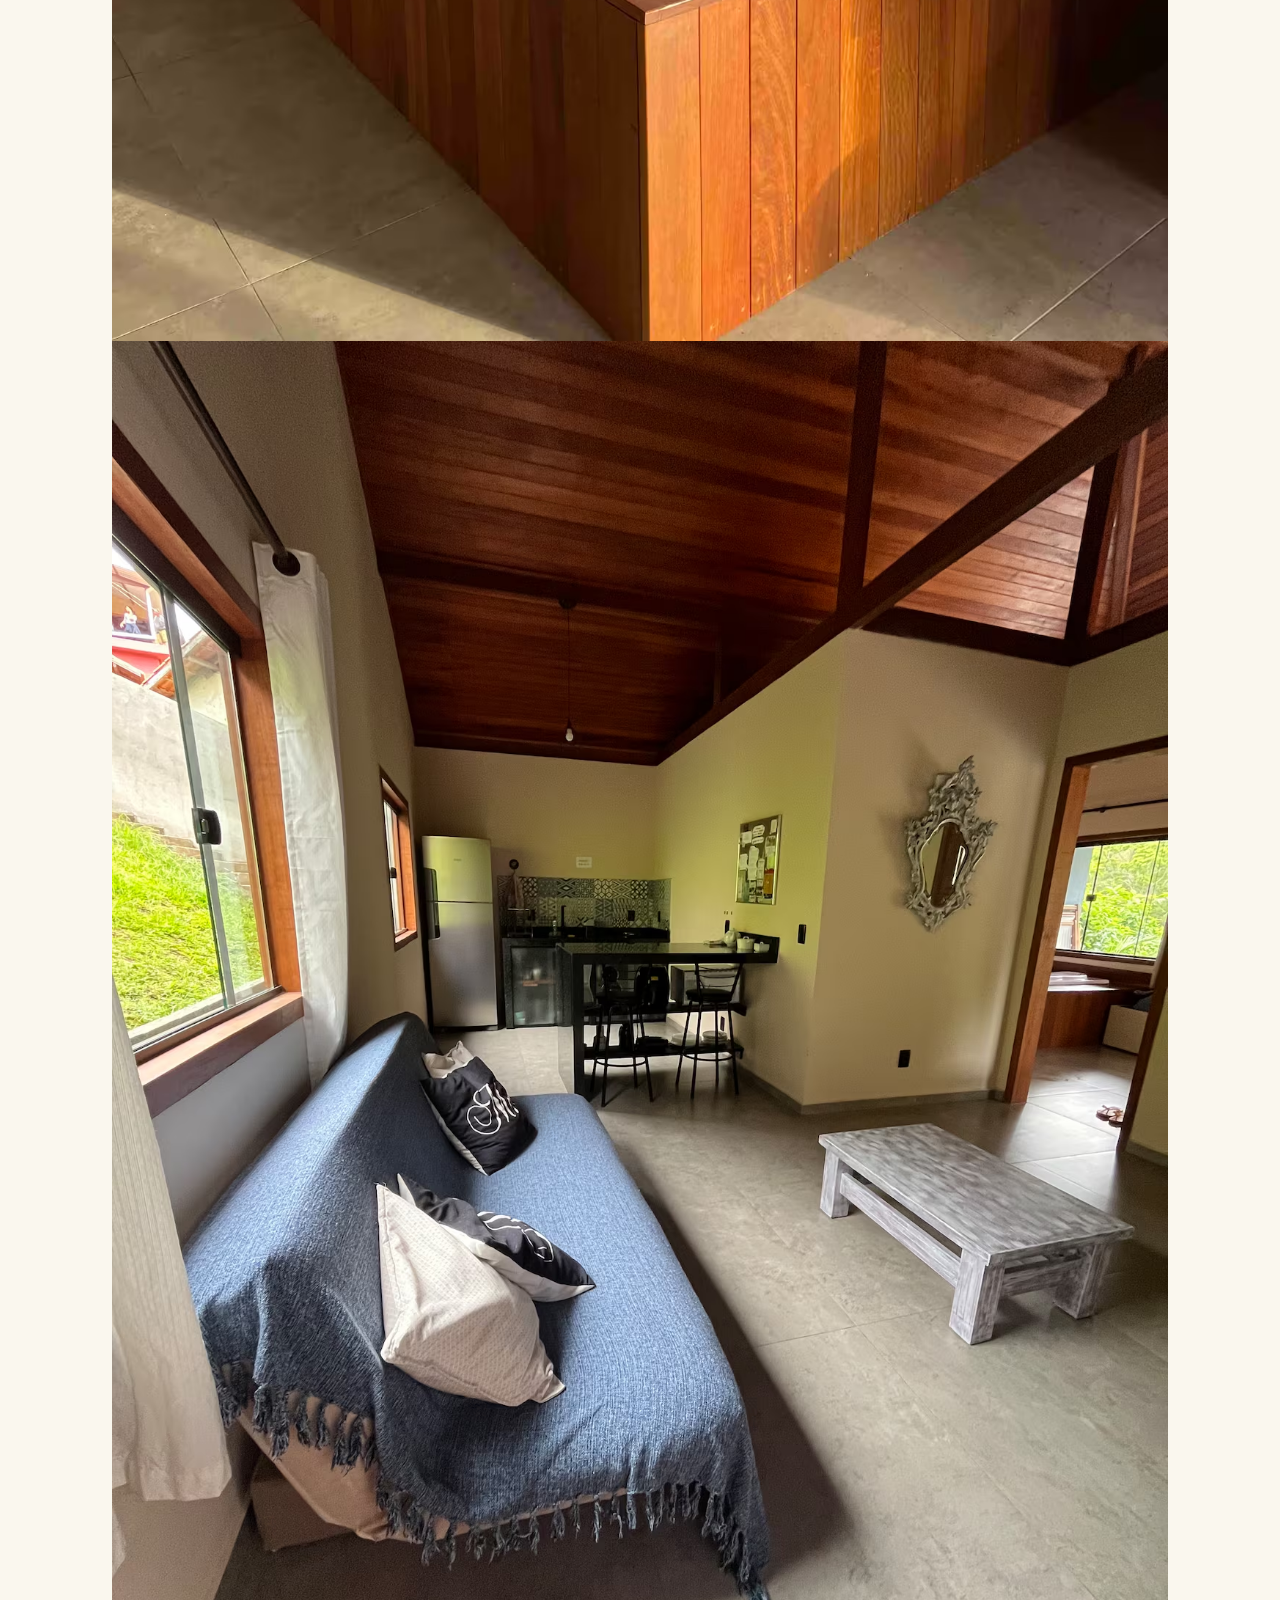
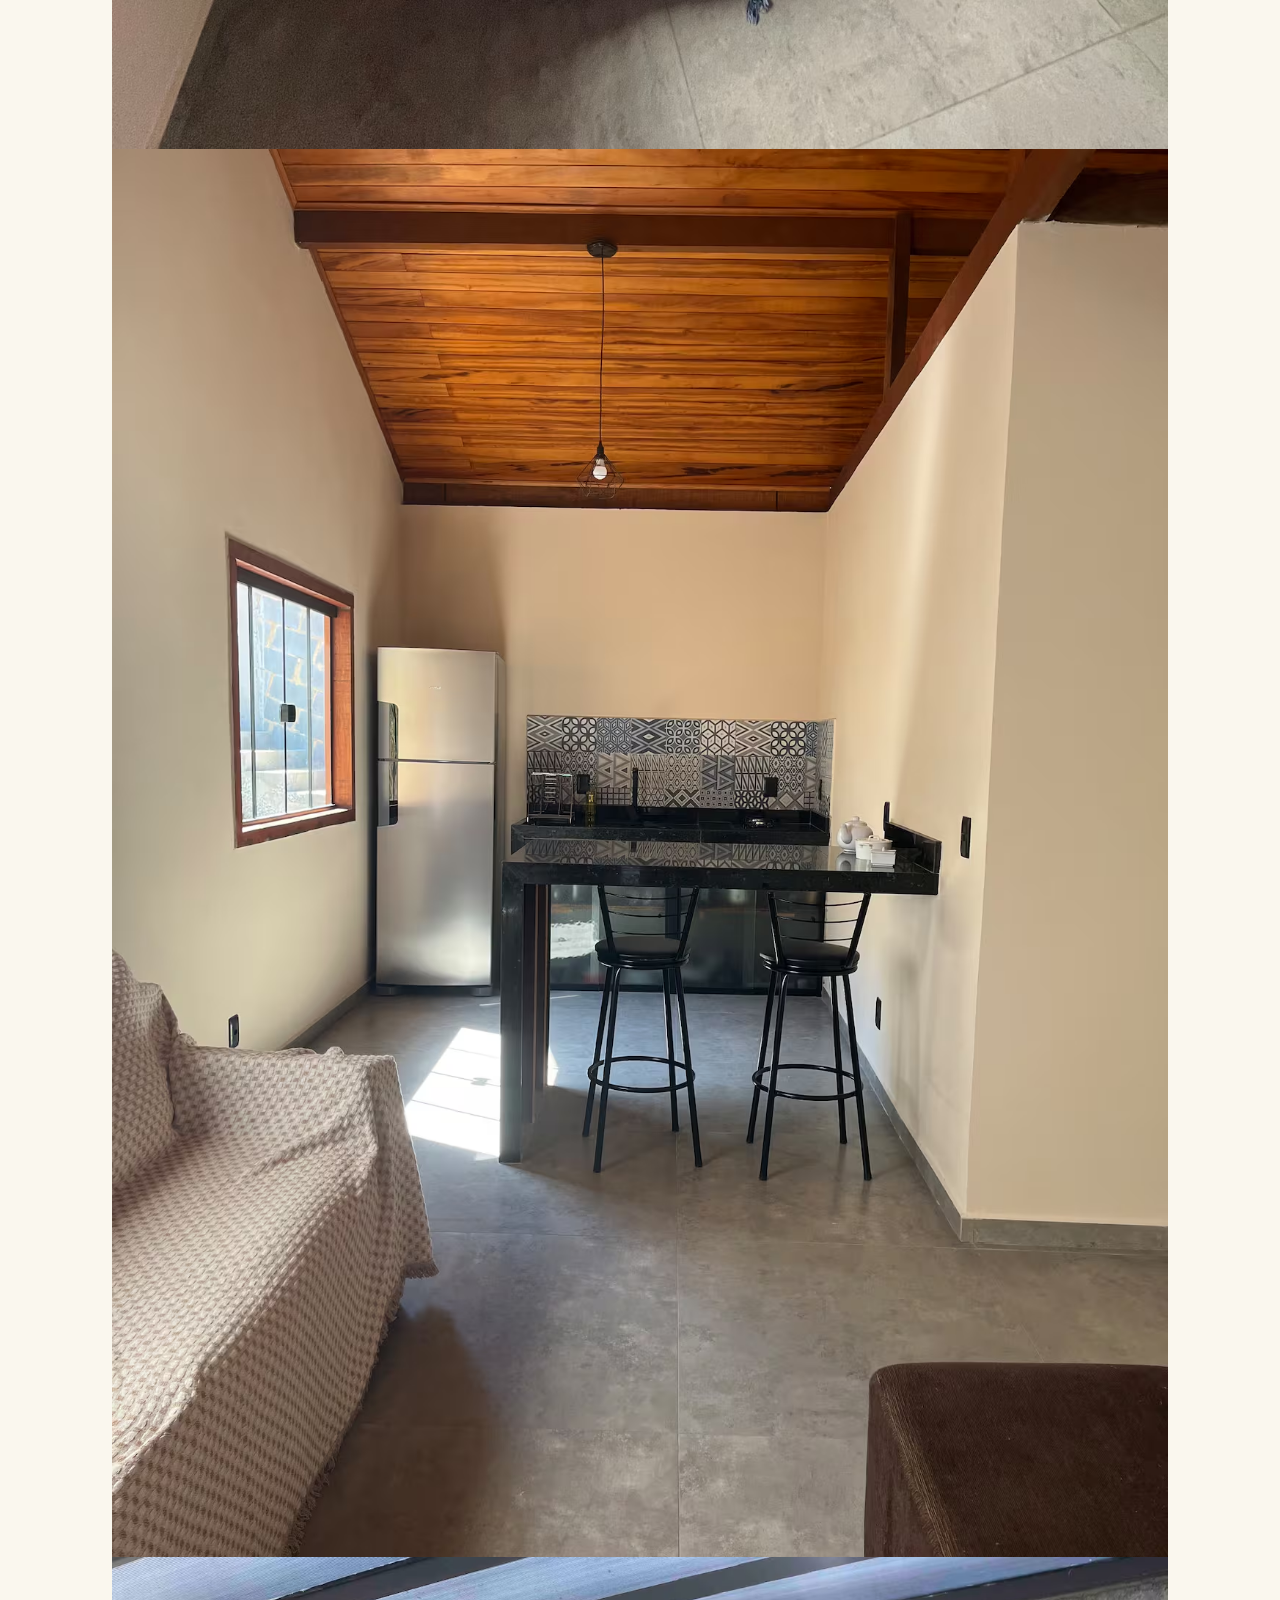
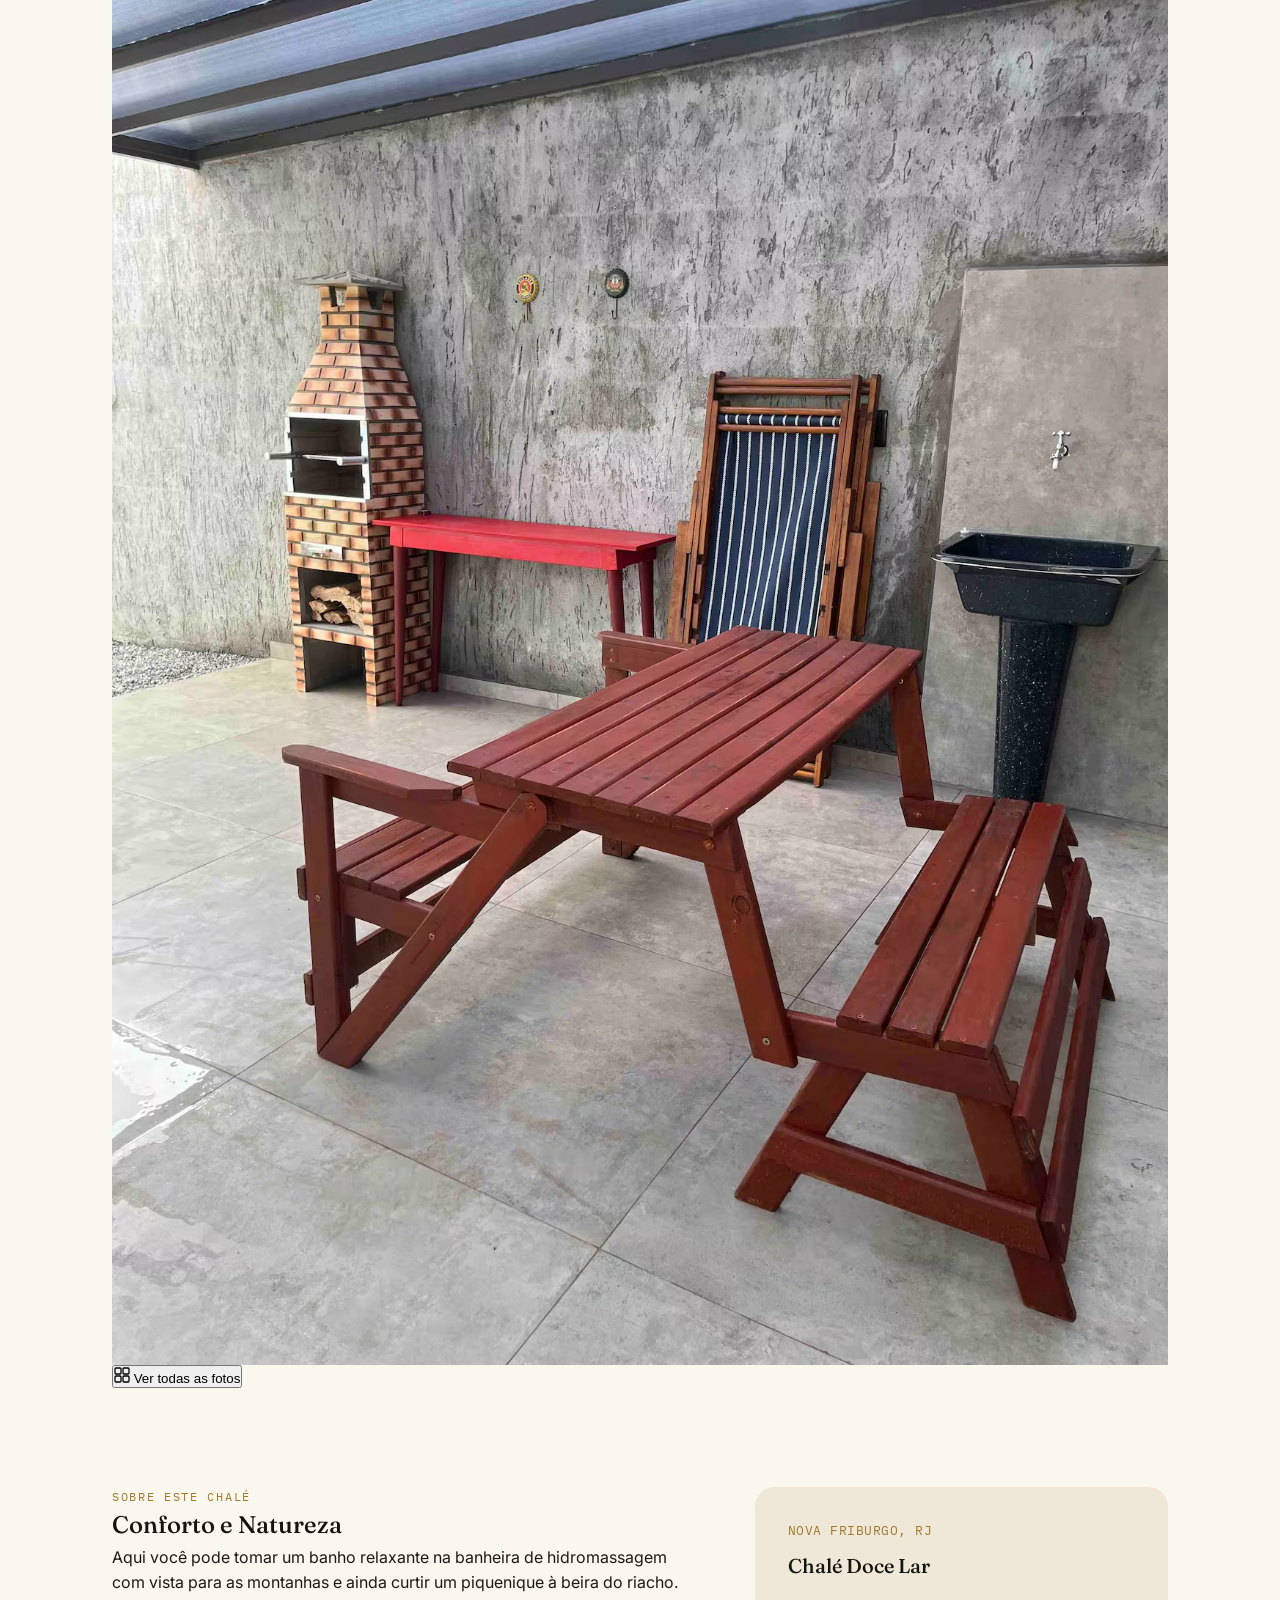
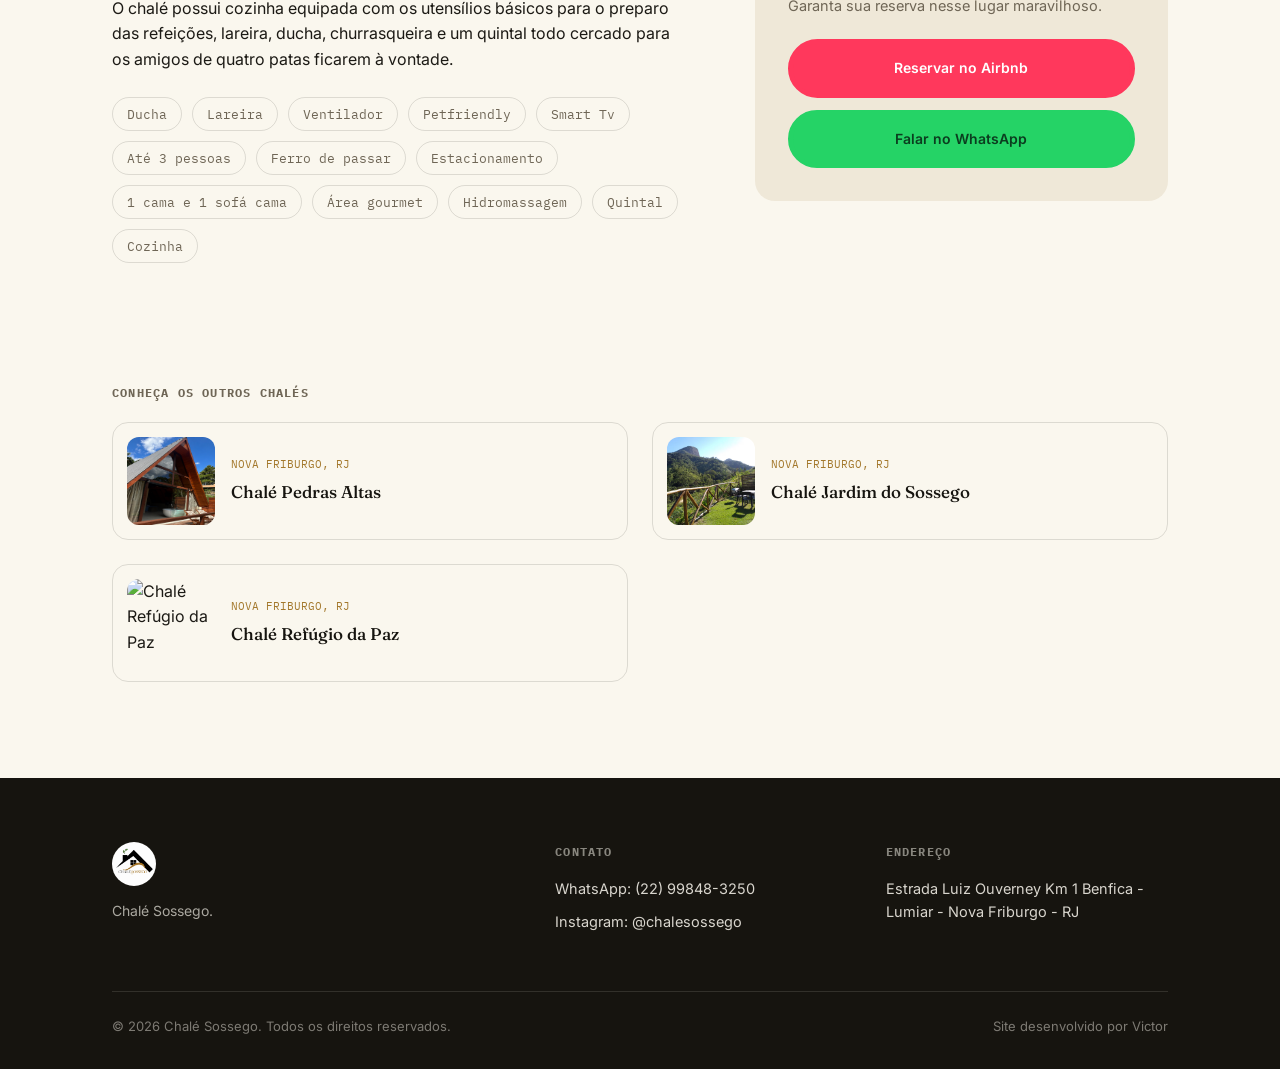
==== commit 7cc73374: "casa-dois.html" ====
--- a/casas/casa-dois.html
+++ b/casas/casa-dois.html
@@ -53,28 +53,50 @@
 
   <section class="casa-galeria">
     <div class="wrap">
-      <div class="carrossel reveal" data-carrossel>
-        <button class="carrossel-seta carrossel-anterior" data-anterior aria-label="Foto anterior">‹</button>
-        <div class="carrossel-trilho" data-trilho>
-          <div class="carrossel-item"><img src="../img/docelar1.avif"
-              loading="lazy" alt="Chalé Doce Lar - foto 1"></div>
-          <div class="carrossel-item"><img src="../img/docelar2.avif"
-              loading="lazy" alt="Chalé Doce Lar - foto 2"></div>
-          <div class="carrossel-item"><img src="../img/docelar3.avif"
-              loading="lazy" alt="Chalé Doce Lar - foto 3"></div>
-          <div class="carrossel-item"><img src="../img/docelar4.avif"
-              loading="lazy" alt="Chalé Doce Lar - foto 4"></div>
-          <div class="carrossel-item"><img src="../img/docelar5.avif"
-              loading="lazy" alt="Chalé Doce Lar - foto 5"></div>
-          <div class="carrossel-item"><img src="../img/docelar6.avif"
-             loading="lazy" alt="Chalé Doce Lar - foto 6"></div>
-          <div class="carrossel-item"><img src="../img/docelar7.avif"
-              loading="lazy" alt="Chalé Doce Lar - foto 7"></div>
-          <div class="carrossel-item"><img src="../img/docelar8.avif"
-              loading="lazy" alt="Chalé Doce Lar - foto 8"></div>
-        </div>
-        <button class="carrossel-seta carrossel-proxima" data-proxima aria-label="Próxima foto">›</button>
-        <div class="carrossel-dots" data-dots></div>
+      <div class="galeria-grid reveal" data-galeria>
+        <div class="galeria-principal">
+          <img class="galeria-foto" src="../img/docelar1.avif" alt="Chalé Doce Lar - foto 1">
+        </div>
+        <div class="galeria-secundarias">
+          <div class="galeria-item">
+            <img class="galeria-foto" src="../img/docelar2.avif" loading="lazy">
+          </div>
+          <div class="galeria-item">
+            <img class="galeria-foto" src="../img/docelar3.avif" loading="lazy">
+          </div>
+          <div class="galeria-item">
+            <img class="galeria-foto" src="../img/docelar4.avif" loading="lazy">
+          </div>
+          <div class="galeria-item">
+            <img class="galeria-foto" src="../img/docelar5.avif" loading="lazy">
+          </div>
+        </div>
+        <button class="galeria-ver-todas" data-ver-todas type="button">
+          <svg width="16" height="16" viewBox="0 0 16 16" fill="none" xmlns="http://www.w3.org/2000/svg">
+            <rect x="1" y="1" width="6" height="6" rx="1" stroke="currentColor" stroke-width="1.3" />
+            <rect x="9" y="1" width="6" height="6" rx="1" stroke="currentColor" stroke-width="1.3" />
+            <rect x="1" y="9" width="6" height="6" rx="1" stroke="currentColor" stroke-width="1.3" />
+            <rect x="9" y="9" width="6" height="6" rx="1" stroke="currentColor" stroke-width="1.3" />
+          </svg>
+          Ver todas as fotos
+        </button>
+        <div class="galeria-extra" hidden>
+          <img class="galeria-foto" src="../img/docelar6.avif" loading="lazy">
+          <img class="galeria-foto" src="../img/docelar7.avif" loading="lazy">
+          <img class="galeria-foto" src="../img/docelar8.avif" loading="lazy">
+          <img class="galeria-foto" src="../img/galeria_docelar_1.jpeg" loading="lazy">
+          <img class="galeria-foto" src="../img/galeria_docelar_2.jpeg" loading="lazy">
+          <img class="galeria-foto" src="../img/galeria_docelar_3.jpeg" loading="lazy">
+          <img class="galeria-foto" src="../img/galeria_docelar_4.jpeg" loading="lazy">
+          <img class="galeria-foto" src="../img/galeria_docelar_5.jpeg" loading="lazy">
+          <img class="galeria-foto" src="../img/galeria_docelar_6.jpeg" loading="lazy">
+          <img class="galeria-foto" src="../img/galeria_docelar_7.jpeg" loading="lazy">
+          <img class="galeria-foto" src="../img/galeria_docelar_8.jpeg" loading="lazy">
+          <img class="galeria-foto" src="../img/galeria_docelar_9.jpeg" loading="lazy">
+          <img class="galeria-foto" src="../img/galeria_docelar_10.jpeg" loading="lazy">
+          <img class="galeria-foto" src="../img/galeria_docelar_11.jpeg" loading="lazy">
+          <img class="galeria-foto" src="../img/galeria_docelar_12.jpeg" loading="lazy">
+        </div>
       </div>
     </div>
   </section>
@@ -137,6 +159,13 @@
           <div>
             <p class="oc-loc">Nova Friburgo, RJ</p>
             <h5>Chalé Jardim do Sossego</h5>
+          </div>
+        </a>
+        <a class="outra-casa reveal" style="--delay:.1s" href="casa-quatro.html">
+          <img src="../img/galeria_refugiodapaz_6.jpeg" alt="Chalé Refúgio da Paz">
+          <div>
+            <p class="oc-loc">Nova Friburgo, RJ</p>
+            <h5>Chalé Refúgio da Paz</h5>
           </div>
         </a>
       </div>
@@ -243,48 +272,6 @@
       });
     })();
 
-    // Carrossel de fotos (setas + bolinhas + destaque da foto ativa)
-    (function () {
-      document.querySelectorAll('[data-carrossel]').forEach(function (carrossel) {
-        var trilho = carrossel.querySelector('[data-trilho]');
-        var itens = Array.prototype.slice.call(trilho.children);
-        var dotsWrap = carrossel.querySelector('[data-dots]');
-        var anterior = carrossel.querySelector('[data-anterior]');
-        var proxima = carrossel.querySelector('[data-proxima]');
-
-        itens.forEach(function (item, i) {
-          var dot = document.createElement('button');
-          dot.setAttribute('aria-label', 'Ir para a foto ' + (i + 1));
-          if (i === 0) dot.classList.add('is-active');
-          dot.addEventListener('click', function () {
-            item.scrollIntoView({ behavior: 'smooth', inline: 'start', block: 'nearest' });
-          });
-          dotsWrap.appendChild(dot);
-        });
-        var dots = Array.prototype.slice.call(dotsWrap.children);
-
-        function mover(direcao) {
-          var largura = itens[0].getBoundingClientRect().width + 16;
-          trilho.scrollBy({ left: direcao * largura, behavior: 'smooth' });
-        }
-        if (anterior) anterior.addEventListener('click', function () { mover(-1); });
-        if (proxima) proxima.addEventListener('click', function () { mover(1); });
-
-        if ('IntersectionObserver' in window) {
-          var obs = new IntersectionObserver(function (entradas) {
-            entradas.forEach(function (entrada) {
-              var idx = itens.indexOf(entrada.target);
-              if (entrada.isIntersecting && idx > -1) {
-                dots.forEach(function (d) { d.classList.remove('is-active'); });
-                dots[idx].classList.add('is-active');
-              }
-            });
-          }, { root: trilho, threshold: 0.6 });
-          itens.forEach(function (item) { obs.observe(item); });
-        }
-      });
-    })();
-
     // Lightbox (expandir foto em tela cheia)
     (function () {
       var lightbox = document.querySelector('[data-lightbox]');
@@ -294,7 +281,7 @@
       var btnFechar = lightbox.querySelector('[data-lb-fechar]');
       var btnAnterior = lightbox.querySelector('[data-lb-anterior]');
       var btnProxima = lightbox.querySelector('[data-lb-proxima]');
-      var fotos = Array.prototype.slice.call(document.querySelectorAll('.carrossel-item img'));
+      var fotos = Array.prototype.slice.call(document.querySelectorAll('.galeria-foto'));
       var indiceAtual = 0;
 
       function atualizar() {
@@ -323,6 +310,11 @@
       fotos.forEach(function (foto, i) {
         foto.addEventListener('click', function () { abrir(i); });
       });
+      var btnVerTodas = document.querySelector('[data-ver-todas]');
+      if (btnVerTodas) btnVerTodas.addEventListener('click', function (e) {
+        e.stopPropagation();
+        abrir(0);
+      });
       btnFechar.addEventListener('click', fechar);
       btnAnterior.addEventListener('click', function () { mudar(-1); });
       btnProxima.addEventListener('click', function () { mudar(1); });
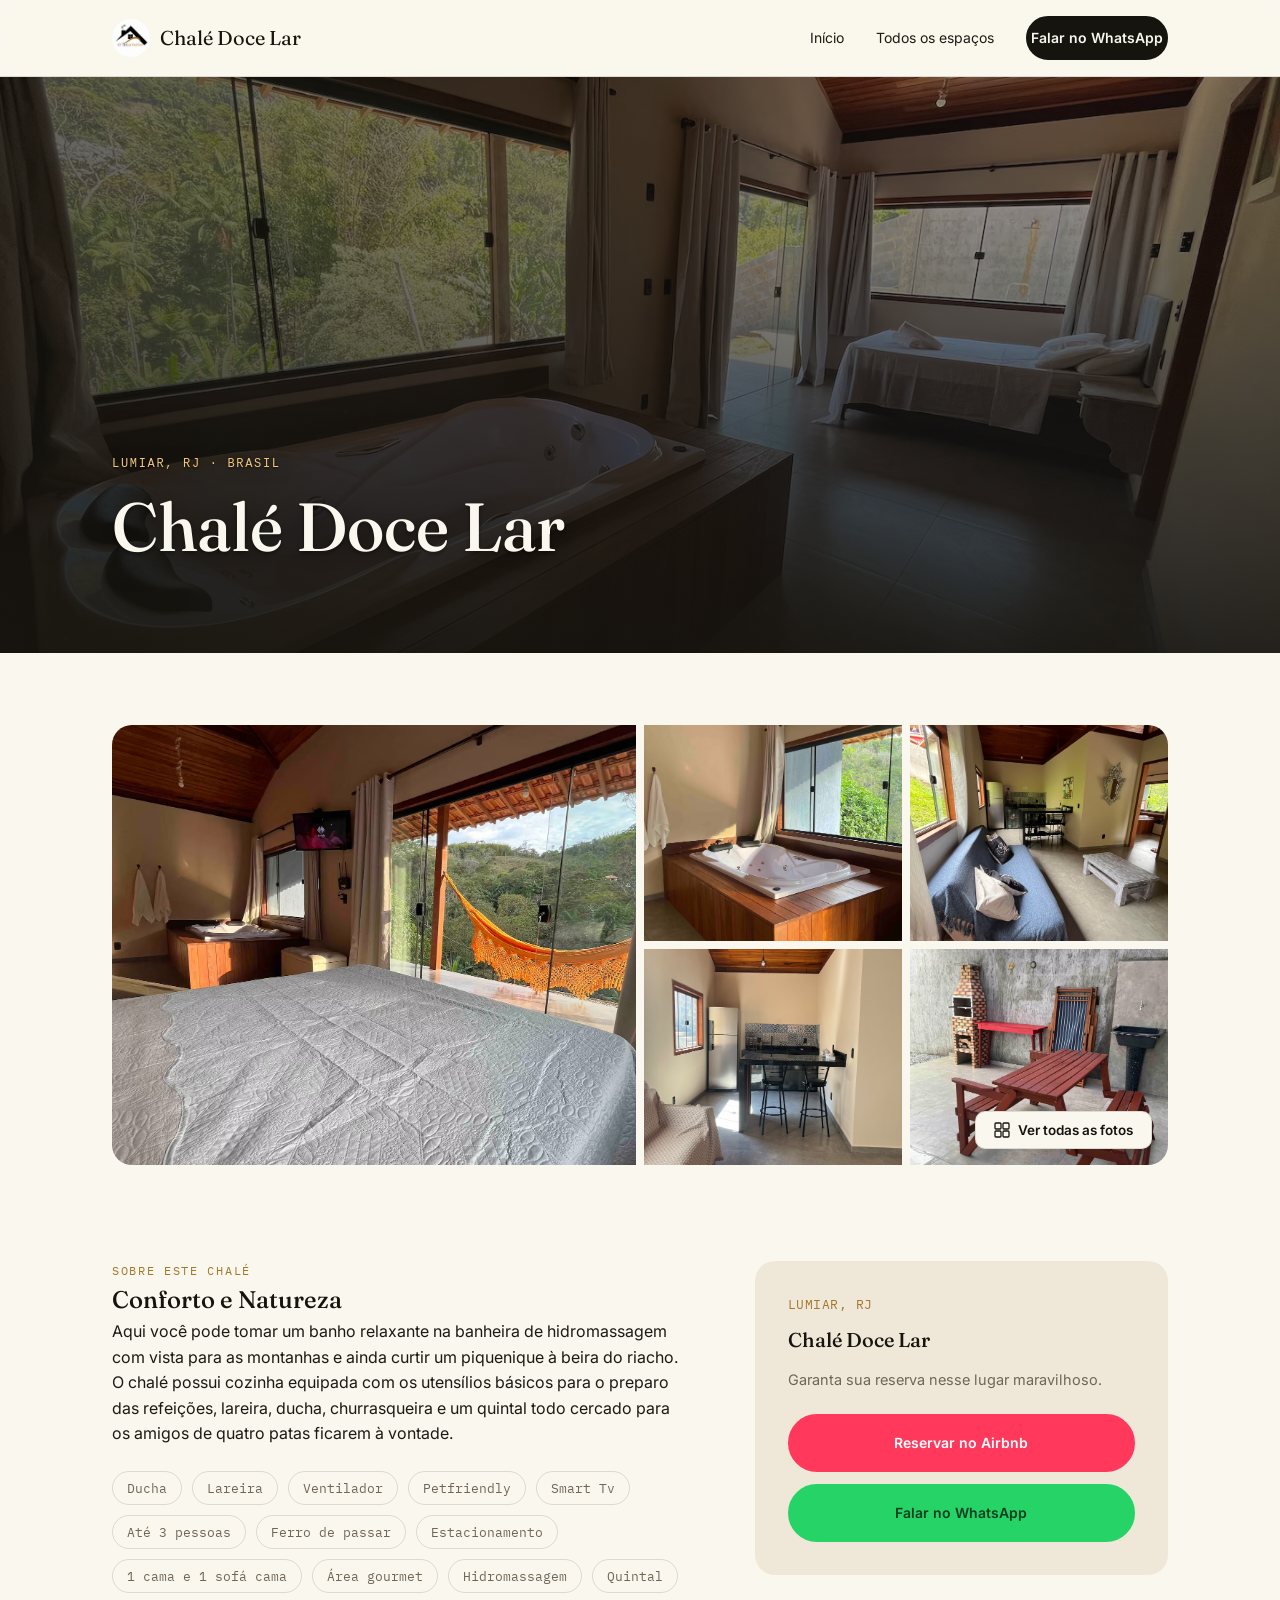
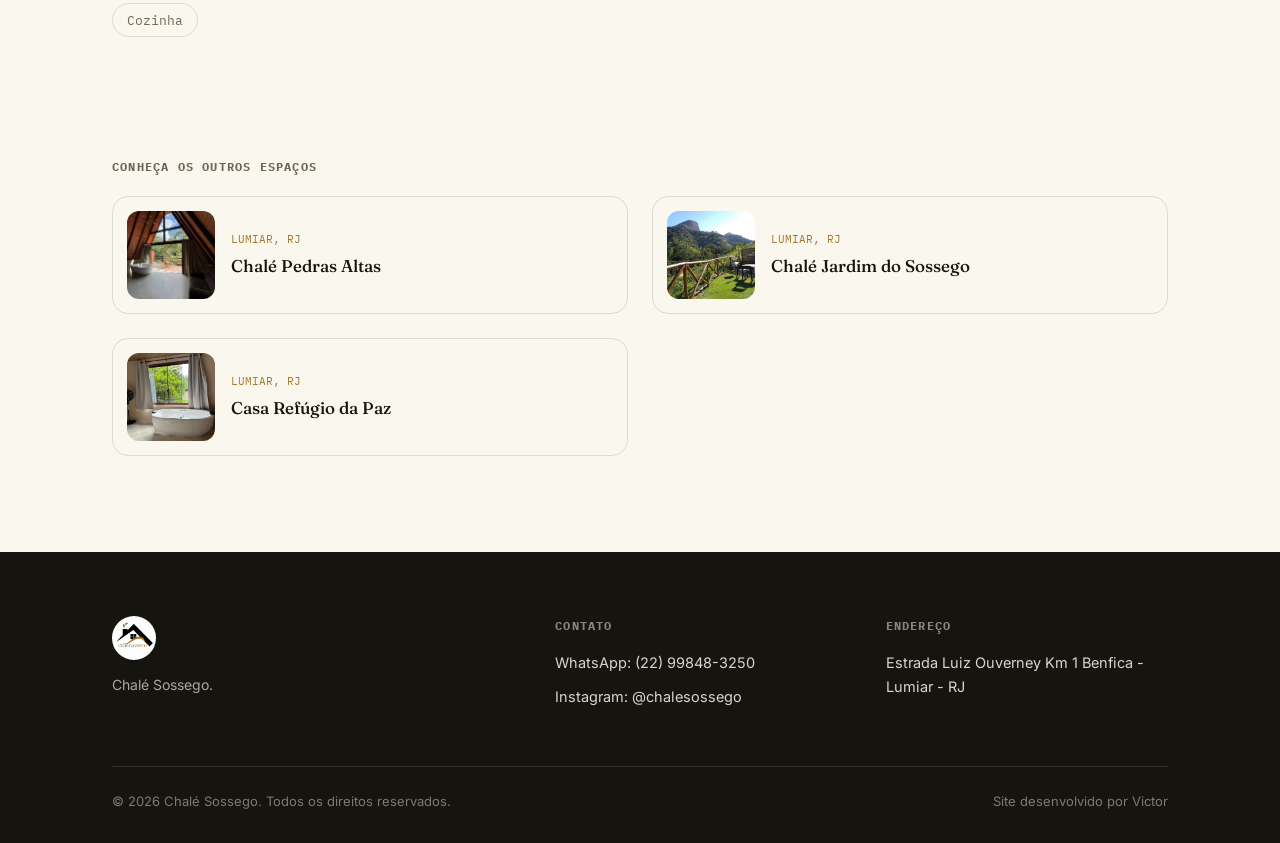
==== commit c65d70cb: "Add files via upload" ====
--- a/casas/casa-dois.html
+++ b/casas/casa-dois.html
@@ -4,15 +4,16 @@
 <head>
   <meta charset="UTF-8">
   <meta name="viewport" content="width=device-width, initial-scale=1.0">
-  <title>Chalé Doce Lar | Chalé Sossego - Nova Friburgo, RJ</title>
+  <title>Chalé Doce Lar | Chalé Sossego - Lumiar, RJ</title>
   <meta name="description"
-    content="Chalé Doce Lar: banheira de hidromassagem com vista para as montanhas, área gourmet e pet friendly, em Nova Friburgo, RJ. Reserve pelo WhatsApp ou Airbnb.">
+    content="Chalé Doce Lar: banheira de hidromassagem com vista para as montanhas, área gourmet e pet friendly, em Lumiar, RJ. Reserve pelo WhatsApp ou Airbnb.">
   <meta name="theme-color" content="#faf7ee">
   <link rel="icon" type="image/png" href="../img/logo.png">
   <meta property="og:title" content="Chalé Doce Lar | Chalé Sossego">
   <meta property="og:description"
-    content="Banheira de hidromassagem com vista para as montanhas, área gourmet e pet friendly, em Nova Friburgo, RJ.">
-  <meta property="og:image" content="../img/chale_2.avif">
+    content="Banheira de hidromassagem com vista para as montanhas, área gourmet e pet friendly, em Lumiar, RJ.">
+  <!-- TROCAR [SEU-DOMINIO.com.br] pelo domínio final: og:image precisa de URL absoluta (e JPG/PNG, não AVIF) -->
+  <meta property="og:image" content="https://[SEU-DOMINIO.com.br]/img/galeria_docelar_3.jpeg">
   <meta property="og:type" content="website">
   <link rel="preconnect" href="https://fonts.googleapis.com">
   <link rel="preconnect" href="https://fonts.gstatic.com" crossorigin>
@@ -20,9 +21,12 @@
     href="https://fonts.googleapis.com/css2?family=Fraunces:ital,opsz,wght@0,9..144,400;0,9..144,500;0,9..144,600;1,9..144,500&family=Inter:wght@400;500;600&family=IBM+Plex+Mono:wght@400;500&display=swap"
     rel="stylesheet">
   <link rel="stylesheet" href="../styles.css">
+  <noscript><style>.reveal,.reveal-scale,.load-in{opacity:1!important;transform:none!important;animation:none!important}</style></noscript>
 </head>
 
 <body>
+
+  <a class="skip-link" href="#conteudo">Pular para o conteúdo</a>
 
   <header>
     <div class="nav">
@@ -30,23 +34,25 @@
         <img src="../img/logo.png" alt="Logo Chalé Sossego">
         <span class="brand-name">Chalé Doce Lar</span>
       </a>
-      <button class="nav-toggle" id="navToggle" aria-label="Abrir menu" aria-expanded="false">
+      <button class="nav-toggle" id="navToggle" aria-label="Abrir menu" aria-controls="navLinks" aria-expanded="false">
         <span></span><span></span><span></span>
       </button>
       <nav class="nav-links" id="navLinks">
         <a href="../index.html">Início</a>
-        <a href="../index.html#chales">Todos os chalés</a>
+        <a href="../index.html#chales">Todos os espaços</a>
         <a class="btn" href="https://wa.me/5522998483250" target="_blank" rel="noopener">Falar no WhatsApp</a>
       </nav>
     </div>
   </header>
 
+  <main id="conteudo">
+
   <section class="casa-hero">
     <div class="hero-photo">
-      <img src="../img/chale_2.avif" alt="Fachada do Chalé Doce Lar em Nova Friburgo, RJ">
+      <img src="../img/chale_2.avif" fetchpriority="high" alt="Chalé Doce Lar, em Lumiar, RJ">
     </div>
     <div class="hero-content">
-      <p class="eyebrow load-in" style="--delay:.05s">Nova Friburgo, RJ · Brasil</p>
+      <p class="eyebrow load-in" style="--delay:.05s">Lumiar, RJ · Brasil</p>
       <h1 class="load-in" style="--delay:.15s">Chalé Doce Lar</h1>
     </div>
   </section>
@@ -55,20 +61,20 @@
     <div class="wrap">
       <div class="galeria-grid reveal" data-galeria>
         <div class="galeria-principal">
-          <img class="galeria-foto" src="../img/docelar1.avif" alt="Chalé Doce Lar - foto 1">
+          <img class="galeria-foto" src="../img/docelar1.avif" alt="Chalé Doce Lar - foto 1" decoding="async">
         </div>
         <div class="galeria-secundarias">
           <div class="galeria-item">
-            <img class="galeria-foto" src="../img/docelar2.avif" loading="lazy">
-          </div>
-          <div class="galeria-item">
-            <img class="galeria-foto" src="../img/docelar3.avif" loading="lazy">
-          </div>
-          <div class="galeria-item">
-            <img class="galeria-foto" src="../img/docelar4.avif" loading="lazy">
-          </div>
-          <div class="galeria-item">
-            <img class="galeria-foto" src="../img/docelar5.avif" loading="lazy">
+            <img class="galeria-foto" src="../img/docelar2.avif" alt="Chalé Doce Lar - foto 2" loading="lazy" decoding="async">
+          </div>
+          <div class="galeria-item">
+            <img class="galeria-foto" src="../img/docelar3.avif" alt="Chalé Doce Lar - foto 3" loading="lazy" decoding="async">
+          </div>
+          <div class="galeria-item">
+            <img class="galeria-foto" src="../img/docelar4.avif" alt="Chalé Doce Lar - foto 4" loading="lazy" decoding="async">
+          </div>
+          <div class="galeria-item">
+            <img class="galeria-foto" src="../img/docelar5.avif" alt="Chalé Doce Lar - foto 5" loading="lazy" decoding="async">
           </div>
         </div>
         <button class="galeria-ver-todas" data-ver-todas type="button">
@@ -78,24 +84,40 @@
             <rect x="1" y="9" width="6" height="6" rx="1" stroke="currentColor" stroke-width="1.3" />
             <rect x="9" y="9" width="6" height="6" rx="1" stroke="currentColor" stroke-width="1.3" />
           </svg>
-          Ver todas as fotos
+          <span data-ver-todas-label>Ver todas as fotos</span>
         </button>
         <div class="galeria-extra" hidden>
-          <img class="galeria-foto" src="../img/docelar6.avif" loading="lazy">
-          <img class="galeria-foto" src="../img/docelar7.avif" loading="lazy">
-          <img class="galeria-foto" src="../img/docelar8.avif" loading="lazy">
-          <img class="galeria-foto" src="../img/galeria_docelar_1.jpeg" loading="lazy">
-          <img class="galeria-foto" src="../img/galeria_docelar_2.jpeg" loading="lazy">
-          <img class="galeria-foto" src="../img/galeria_docelar_3.jpeg" loading="lazy">
-          <img class="galeria-foto" src="../img/galeria_docelar_4.jpeg" loading="lazy">
-          <img class="galeria-foto" src="../img/galeria_docelar_5.jpeg" loading="lazy">
-          <img class="galeria-foto" src="../img/galeria_docelar_6.jpeg" loading="lazy">
-          <img class="galeria-foto" src="../img/galeria_docelar_7.jpeg" loading="lazy">
-          <img class="galeria-foto" src="../img/galeria_docelar_8.jpeg" loading="lazy">
-          <img class="galeria-foto" src="../img/galeria_docelar_9.jpeg" loading="lazy">
-          <img class="galeria-foto" src="../img/galeria_docelar_10.jpeg" loading="lazy">
-          <img class="galeria-foto" src="../img/galeria_docelar_11.jpeg" loading="lazy">
-          <img class="galeria-foto" src="../img/galeria_docelar_12.jpeg" loading="lazy">
+          <section class="galeria-grupo" data-grupo="externa">
+            <h3 class="galeria-grupo-titulo">Área externa</h3>
+            <div class="galeria-grupo-fotos">
+              <img class="galeria-foto" src="../img/docelar6.avif" alt="Chalé Doce Lar - área externa, foto 1" loading="lazy" decoding="async">
+              <img class="galeria-foto" src="../img/galeria_docelar_3.jpeg" alt="Chalé Doce Lar - área externa, foto 2" loading="lazy" decoding="async">
+              <img class="galeria-foto" src="../img/galeria_docelar_5.jpeg" alt="Chalé Doce Lar - área externa, foto 3" loading="lazy" decoding="async">
+              <img class="galeria-foto" src="../img/galeria_docelar_11.jpeg" alt="Chalé Doce Lar - área externa, foto 4" loading="lazy" decoding="async">
+              <img class="galeria-foto" src="../img/galeria_docelar_12.jpeg" alt="Chalé Doce Lar - área externa, foto 5" loading="lazy" decoding="async">
+            </div>
+          </section>
+          <section class="galeria-grupo" data-grupo="interna">
+            <h3 class="galeria-grupo-titulo">Área interna</h3>
+            <div class="galeria-grupo-fotos">
+              <img class="galeria-foto" src="../img/galeria_docelar_1.jpeg" alt="Chalé Doce Lar - área interna, foto 1" loading="lazy" decoding="async">
+              <img class="galeria-foto" src="../img/galeria_docelar_2.jpeg" alt="Chalé Doce Lar - área interna, foto 2" loading="lazy" decoding="async">
+              <img class="galeria-foto" src="../img/galeria_docelar_4.jpeg" alt="Chalé Doce Lar - área interna, foto 3" loading="lazy" decoding="async">
+              <img class="galeria-foto" src="../img/galeria_docelar_6.jpeg" alt="Chalé Doce Lar - área interna, foto 4" loading="lazy" decoding="async">
+              <img class="galeria-foto" src="../img/galeria_docelar_7.jpeg" alt="Chalé Doce Lar - área interna, foto 5" loading="lazy" decoding="async">
+              <img class="galeria-foto" src="../img/galeria_docelar_9.jpeg" alt="Chalé Doce Lar - área interna, foto 6" loading="lazy" decoding="async">
+              <img class="galeria-foto" src="../img/galeria_docelar_10.jpeg" alt="Chalé Doce Lar - área interna, foto 7" loading="lazy" decoding="async">
+              <img class="galeria-foto" src="../img/galeria_docelar_14.jpeg" alt="Chalé Doce Lar - área interna, foto 8" loading="lazy" decoding="async">
+            </div>
+          </section>
+          <section class="galeria-grupo" data-grupo="quarto">
+            <h3 class="galeria-grupo-titulo">Quarto</h3>
+            <div class="galeria-grupo-fotos">
+              <img class="galeria-foto" src="../img/galeria_docelar_8.jpeg" alt="Chalé Doce Lar - quarto, foto 1" loading="lazy" decoding="async">
+              <img class="galeria-foto" src="../img/galeria_docelar_13.jpeg" alt="Chalé Doce Lar - quarto, foto 2" loading="lazy" decoding="async">
+              <img class="galeria-foto" src="../img/galeria_docelar15.jpeg" alt="Chalé Doce Lar - quarto, foto 3" loading="lazy" decoding="async">
+            </div>
+          </section>
         </div>
       </div>
     </div>
@@ -129,7 +151,7 @@
       </div>
 
       <aside class="reserva-card reveal" style="--delay:.12s">
-        <p class="chale-loc">Nova Friburgo, RJ</p>
+        <p class="chale-loc">Lumiar, RJ</p>
         <h3>Chalé Doce Lar</h3>
         <p class="desc-curta">Garanta sua reserva nesse lugar maravilhoso.</p>
         <div class="reserva-actions">
@@ -145,32 +167,34 @@
 
   <section class="outras-casas">
     <div class="wrap">
-      <h4 class="reveal">Conheça os outros chalés</h4>
+      <h4 class="reveal">Conheça os outros espaços</h4>
       <div class="outras-grid">
         <a class="outra-casa reveal" href="casa-um.html">
-          <img src="../img/faixada pedras altas.png" alt="Chalé Pedras Altas">
+          <img src="../img/Chalé Pedras Altas.avif" alt="Chalé Pedras Altas">
           <div>
-            <p class="oc-loc">Nova Friburgo, RJ</p>
+            <p class="oc-loc">Lumiar, RJ</p>
             <h5>Chalé Pedras Altas</h5>
           </div>
         </a>
         <a class="outra-casa reveal" style="--delay:.1s" href="casa-tres.html">
           <img src="../img/chale_3.avif" alt="Chalé Jardim do Sossego">
           <div>
-            <p class="oc-loc">Nova Friburgo, RJ</p>
+            <p class="oc-loc">Lumiar, RJ</p>
             <h5>Chalé Jardim do Sossego</h5>
           </div>
         </a>
         <a class="outra-casa reveal" style="--delay:.1s" href="casa-quatro.html">
-          <img src="../img/galeria_refugiodapaz_6.jpeg" alt="Chalé Refúgio da Paz">
+          <img src="../img/galeria_refugiodapaz_6.jpeg" alt="Casa Refúgio da Paz">
           <div>
-            <p class="oc-loc">Nova Friburgo, RJ</p>
-            <h5>Chalé Refúgio da Paz</h5>
+            <p class="oc-loc">Lumiar, RJ</p>
+            <h5>Casa Refúgio da Paz</h5>
           </div>
         </a>
       </div>
     </div>
   </section>
+
+  </main>
 
   <footer>
     <div class="wrap">
@@ -186,7 +210,7 @@
         </div>
         <div class="footer-col">
           <h4>Endereço</h4>
-          <p>Estrada Luiz Ouverney Km 1 Benfica - Lumiar - Nova Friburgo - RJ</p>
+          <p>Estrada Luiz Ouverney Km 1 Benfica - Lumiar - RJ</p>
         </div>
       </div>
       <div class="footer-bottom">
@@ -202,13 +226,13 @@
     "@context": "https://schema.org",
     "@type": "LodgingBusiness",
     "name": "Chalé Doce Lar",
-    "description": "Chalé com banheira de hidromassagem, vista para as montanhas, área gourmet e pet friendly, em Nova Friburgo, RJ.",
-    "image": "../img/chale_2.avif",
+    "description": "Chalé com banheira de hidromassagem, vista para as montanhas, área gourmet e pet friendly, em Lumiar, RJ.",
+    "image": "https://[SEU-DOMINIO.com.br]/img/galeria_docelar_3.jpeg",
     "telephone": "+5522998483250",
     "address": {
       "@type": "PostalAddress",
       "streetAddress": "Estrada Luiz Ouverney Km 1 Benfica",
-      "addressLocality": "Lumiar, Nova Friburgo",
+      "addressLocality": "Lumiar",
       "addressRegion": "RJ",
       "addressCountry": "BR"
     },
@@ -216,7 +240,7 @@
   }
   </script>
 
-  <div class="lightbox" data-lightbox aria-hidden="true">
+  <div class="lightbox" data-lightbox role="dialog" aria-modal="true" aria-label="Galeria de fotos" aria-hidden="true">
     <button class="lightbox-seta lightbox-anterior" data-lb-anterior aria-label="Foto anterior">‹</button>
     <div class="lightbox-img-wrap">
       <button class="lightbox-fechar" data-lb-fechar aria-label="Fechar">✕</button>
@@ -226,110 +250,8 @@
     <div class="lightbox-contador" data-lb-contador></div>
   </div>
 
-  <script>
-    // Anima os elementos com a classe .reveal conforme entram na tela
-    (function () {
-      var alvos = document.querySelectorAll('.reveal, .reveal-scale');
-      if ('IntersectionObserver' in window) {
-        var obs = new IntersectionObserver(function (entradas) {
-          entradas.forEach(function (entrada) {
-            if (entrada.isIntersecting) {
-              entrada.target.classList.add('is-visible');
-              obs.unobserve(entrada.target);
-            }
-          });
-        }, { threshold: 0.15, rootMargin: '0px 0px -40px 0px' });
-        alvos.forEach(function (el) { obs.observe(el); });
-      } else {
-        alvos.forEach(function (el) { el.classList.add('is-visible'); });
-      }
-    })();
-
-    // Dá um leve destaque (sombra) ao header quando a página é rolada
-    (function () {
-      var header = document.querySelector('header');
-      if (!header) return;
-      window.addEventListener('scroll', function () {
-        header.classList.toggle('is-scrolled', window.scrollY > 12);
-      }, { passive: true });
-    })();
-
-    // Menu hambúrguer (mobile)
-    (function () {
-      var header = document.querySelector('header');
-      var toggle = document.getElementById('navToggle');
-      var links = document.getElementById('navLinks');
-      if (!toggle || !links) return;
-      toggle.addEventListener('click', function () {
-        var aberto = header.classList.toggle('nav-open');
-        toggle.setAttribute('aria-expanded', aberto ? 'true' : 'false');
-      });
-      links.querySelectorAll('a').forEach(function (a) {
-        a.addEventListener('click', function () {
-          header.classList.remove('nav-open');
-          toggle.setAttribute('aria-expanded', 'false');
-        });
-      });
-    })();
-
-    // Lightbox (expandir foto em tela cheia)
-    (function () {
-      var lightbox = document.querySelector('[data-lightbox]');
-      if (!lightbox) return;
-      var imgEl = lightbox.querySelector('[data-lb-img]');
-      var contador = lightbox.querySelector('[data-lb-contador]');
-      var btnFechar = lightbox.querySelector('[data-lb-fechar]');
-      var btnAnterior = lightbox.querySelector('[data-lb-anterior]');
-      var btnProxima = lightbox.querySelector('[data-lb-proxima]');
-      var fotos = Array.prototype.slice.call(document.querySelectorAll('.galeria-foto'));
-      var indiceAtual = 0;
-
-      function atualizar() {
-        var foto = fotos[indiceAtual];
-        imgEl.src = foto.src;
-        imgEl.alt = foto.alt;
-        contador.textContent = (indiceAtual + 1) + ' / ' + fotos.length;
-      }
-      function abrir(indice) {
-        indiceAtual = indice;
-        atualizar();
-        lightbox.classList.add('is-aberto');
-        lightbox.setAttribute('aria-hidden', 'false');
-        document.body.style.overflow = 'hidden';
-      }
-      function fechar() {
-        lightbox.classList.remove('is-aberto');
-        lightbox.setAttribute('aria-hidden', 'true');
-        document.body.style.overflow = '';
-      }
-      function mudar(direcao) {
-        indiceAtual = (indiceAtual + direcao + fotos.length) % fotos.length;
-        atualizar();
-      }
-
-      fotos.forEach(function (foto, i) {
-        foto.addEventListener('click', function () { abrir(i); });
-      });
-      var btnVerTodas = document.querySelector('[data-ver-todas]');
-      if (btnVerTodas) btnVerTodas.addEventListener('click', function (e) {
-        e.stopPropagation();
-        abrir(0);
-      });
-      btnFechar.addEventListener('click', fechar);
-      btnAnterior.addEventListener('click', function () { mudar(-1); });
-      btnProxima.addEventListener('click', function () { mudar(1); });
-      lightbox.addEventListener('click', function (e) {
-        if (e.target === lightbox) fechar();
-      });
-      document.addEventListener('keydown', function (e) {
-        if (!lightbox.classList.contains('is-aberto')) return;
-        if (e.key === 'Escape') fechar();
-        if (e.key === 'ArrowLeft') mudar(-1);
-        if (e.key === 'ArrowRight') mudar(1);
-      });
-    })();
-  </script>
+  <script src="../script.js" defer></script>
 
 </body>
 
-</html>
+</html>
--- a/styles.css
+++ b/styles.css
@@ -168,6 +168,7 @@
 }
 .hero-photo{
   position:absolute; inset:0;
+  isolation:isolate;
   background-size:cover; background-position:center;
   overflow:hidden;
 }
@@ -175,11 +176,17 @@
   content:"";
   position:absolute; inset:0;
   z-index:0;
-  background:linear-gradient(180deg,
-    rgba(22,20,15,0.05) 0%,
-    rgba(22,20,15,0.12) 35%,
-    rgba(22,20,15,0.55) 75%,
-    rgba(22,20,15,0.88) 100%);
+  /* camada 1: escurece a foto de cima a baixo (mais forte onde ficam os textos)
+     camada 2: reforço pelo lado esquerdo, onde o texto fica alinhado */
+  background:
+    linear-gradient(180deg,
+      rgba(22,20,15,0.42) 0%,
+      rgba(22,20,15,0.48) 30%,
+      rgba(22,20,15,0.70) 65%,
+      rgba(22,20,15,0.90) 100%),
+    linear-gradient(90deg,
+      rgba(22,20,15,0.40) 0%,
+      rgba(22,20,15,0) 75%);
   pointer-events:none;
 }
 .hero-photo img{
@@ -193,32 +200,27 @@
     width: 100%;
     z-index: 1;}
 
-.hero-content::before {
-    content: "";
-    position: absolute;
-    z-index: -1;
-
-    width: 420px;
-    height: 180px;
-
-    left: 20px;
-    bottom: 30px;
-
-    background: rgba(0, 0, 0, 0.6);
-    filter: blur(45px);
-    border-radius: 100%;
-}
-
-.hero-content .eyebrow{color:var(--gold);}
-.hero-content h1{color:var(--paper);}
-
-.hero h1{
+.hero-content .eyebrow{
+  color:#f2c777;               /* dourado mais claro: contrasta melhor com a foto */
+  font-weight:500;
+  text-shadow:0 1px 3px rgba(0,0,0,0.75), 0 2px 16px rgba(0,0,0,0.6);
+}
+.hero-content h1{
+  color:var(--paper);
+  text-shadow:0 2px 4px rgba(0,0,0,0.45), 0 4px 32px rgba(0,0,0,0.6);
+}
+.hero-content p{
+  text-shadow:0 1px 3px rgba(0,0,0,0.7), 0 2px 18px rgba(0,0,0,0.55);
+}
+
+.hero h1,
+.casa-hero h1{
   font-size:clamp(36px, 5.5vw, 68px);
   line-height:1.04;
   margin:16px 0 20px;
   max-width:16ch;
 }
-.hero p{font-size:17px; max-width:48ch; color:rgba(250,247,238,0.88); margin-bottom:28px;}
+.hero p{font-size:17px; max-width:48ch; color:rgba(250,247,238,0.96); margin-bottom:28px;}
 .hero-actions{display:flex; gap:16px; flex-wrap:wrap;}
 
 /* ---------- SELETOR DE CASA ---------- */
@@ -235,7 +237,7 @@
 .seletor:hover{border-color:rgba(201,151,63,0.5); box-shadow:0 20px 50px rgba(0,0,0,0.28);}
 .seletor label{
   font-family:var(--font-mono); font-size:12px; text-transform:uppercase;
-  letter-spacing:0.1em; color:rgba(250,247,238,0.62); display:block; margin-bottom:8px;
+  letter-spacing:0.1em; color:rgba(250,247,238,0.88); display:block; margin-bottom:8px;
 }
 .seletor-field{
   flex:1; 
@@ -340,36 +342,103 @@
   padding:72px 0;
 }
 
-/* ---------- CARROSSEL DE FOTOS (retrato) ---------- */
-.carrossel{position:relative;}
-.carrossel-trilho{
-  display:flex;
-  gap:16px;
-  overflow-x:auto;
-  scroll-snap-type:x mandatory;
-  scroll-behavior:smooth;
-  padding:4px 4px 22px;
-  -webkit-overflow-scrolling:touch;
-  scrollbar-width:none;
-}
-.carrossel-trilho::-webkit-scrollbar{display:none;}
-.carrossel-item{
-  flex:0 0 calc(50% - 8px);
-  aspect-ratio:3/4;
-  scroll-snap-align:start;
+/* ---------- GALERIA DE FOTOS (estilo Airbnb) ---------- */
+.galeria-grid{
+  position:relative;
+  display:grid;
+  grid-template-columns:repeat(4, 1fr);
+  grid-template-rows:repeat(2, 1fr);
+  gap:8px;
+  height:440px;
   border-radius:20px;
   overflow:hidden;
+}
+.galeria-principal{
+  grid-column:1 / 3;
+  grid-row:1 / 3;
+  overflow:hidden;
   background:var(--mist);
 }
-.carrossel-item img{
+.galeria-secundarias{
+  grid-column:3 / 5;
+  grid-row:1 / 3;
+  display:grid;
+  grid-template-columns:repeat(2, 1fr);
+  grid-template-rows:repeat(2, 1fr);
+  gap:8px;
+}
+.galeria-item{position:relative; overflow:hidden; background:var(--mist);}
+.galeria-principal img,
+.galeria-item img{
+  width:100%; height:100%; object-fit:cover; display:block;
+  cursor:zoom-in;
+  transition:transform .6s var(--ease), filter .4s var(--ease);
+}
+.galeria-principal:hover img,
+.galeria-item:hover img{transform:scale(1.045); filter:saturate(1.06);}
+.galeria-extra{display:none;}
+.galeria-grid{scroll-margin-top:100px;}
+
+/* galeria expandida: mosaico de 5 fotos no topo + todas as demais abaixo */
+.galeria-grid.is-expandida{
+  height:auto;
+  grid-template-rows:440px auto auto;
+}
+.galeria-grid.is-expandida .galeria-principal{grid-row:1;}
+.galeria-grid.is-expandida .galeria-secundarias{grid-row:1;}
+.galeria-grid.is-expandida .galeria-extra{
+  --linha:200px;            /* altura de cada linha de fotos */
+  order:1;
+  grid-column:1 / -1;
   display:block;
-  width:100%;
-  height:100%;
-  object-fit:cover;
-  cursor:zoom-in;
-  transition:transform .7s var(--ease), filter .5s var(--ease);
-}
-.carrossel-item:hover img{transform:scale(1.05); filter:saturate(1.08);}
+  animation:galeria-abre .5s var(--ease);
+}
+/* subdivisões: Área externa / Área interna / Quarto */
+.galeria-grupo + .galeria-grupo{margin-top:36px;}
+.galeria-grupo-titulo{
+  font-size:22px; margin:4px 0 14px;
+  display:flex; align-items:center; gap:14px;
+}
+.galeria-grupo-titulo::after{content:""; flex:1; height:1px; background:var(--line);}
+.galeria-grupo-fotos{display:flex; flex-wrap:wrap; gap:8px;}
+/* a última linha não estica: o ::after absorve o espaço que sobrar */
+.galeria-grupo-fotos::after{content:""; flex-grow:1000000;}
+/* cada foto mantém a proporção real (--r = largura/altura, definida pelo JS):
+   vertical fica estreita, horizontal fica larga, todas com a mesma altura */
+.galeria-extra .galeria-foto{
+  --r:1.3333;
+  height:var(--linha); min-width:0;
+  flex:var(--r) 1 calc(var(--linha) * var(--r));
+  object-fit:cover; display:block;
+  cursor:zoom-in; background:var(--mist);
+  transition:filter .4s var(--ease);
+}
+.galeria-extra .galeria-foto:hover{filter:brightness(1.08) saturate(1.06);}
+.galeria-grid.is-expandida .galeria-ver-todas{
+  order:2;
+  position:static;
+  grid-column:1 / -1;
+  justify-self:center;
+  margin:16px 0 8px;
+}
+@keyframes galeria-abre{
+  from{opacity:0; transform:translateY(12px);}
+  to{opacity:1; transform:translateY(0);}
+}
+.galeria-ver-todas{
+  position:absolute; right:16px; bottom:16px; z-index:3;
+  display:inline-flex; align-items:center; gap:8px;
+  font-family:var(--font-body); font-weight:600; font-size:13.5px;
+  background:var(--paper); color:var(--ink);
+  padding:10px 18px; border-radius:10px; border:1px solid var(--line);
+  cursor:pointer; box-shadow:0 8px 20px rgba(22,20,15,0.18);
+  transition:transform .3s var(--ease), box-shadow .3s var(--ease), background .3s var(--ease), color .3s var(--ease);
+}
+.galeria-ver-todas svg{flex-shrink:0;}
+.galeria-ver-todas:hover{
+  background:var(--ink); color:var(--paper);
+  transform:translateY(-2px); box-shadow:0 12px 26px rgba(22,20,15,0.26);
+}
 
 /* ---------- LIGHTBOX (foto em tela cheia) ---------- */
 .lightbox{
@@ -379,6 +448,7 @@
   opacity:0; visibility:hidden;
   transition:opacity .35s var(--ease), visibility 0s linear .35s;
   padding:40px;
+  touch-action:pan-y pinch-zoom;
 }
 .lightbox.is-aberto{opacity:1; visibility:visible; transition:opacity .35s var(--ease);}
 .lightbox-img-wrap{position:relative; max-width:min(90vw, 640px); max-height:88vh;}
@@ -398,45 +468,24 @@
 .lightbox-fechar:hover{transform:scale(1.08); background:var(--gold);}
 .lightbox-seta{
   position:fixed; top:50%; transform:translateY(-50%);
+  z-index:5;  /* fica sempre na frente da foto (a seta esquerda vem antes da foto no HTML) */
   width:48px; height:48px; border-radius:50%;
-  background:rgba(250,247,238,0.15);
+  background:rgba(22,20,15,0.55);
   border:1px solid rgba(250,247,238,0.4);
   color:var(--paper); font-size:22px; line-height:1;
   display:flex; align-items:center; justify-content:center;
   cursor:pointer; backdrop-filter:blur(6px);
   transition:background .3s var(--ease), transform .3s var(--ease);
 }
-.lightbox-seta:hover{background:rgba(250,247,238,0.3);}
+.lightbox-seta:hover{background:rgba(22,20,15,0.8);}
 .lightbox-anterior{left:24px;}
 .lightbox-proxima{right:24px;}
 .lightbox-contador{
   position:fixed; bottom:24px; left:50%; transform:translateX(-50%);
+  z-index:5;
   font-family:var(--font-mono); font-size:12.5px; letter-spacing:0.08em;
   color:rgba(250,247,238,0.75);
 }
-
-.carrossel-seta{
-  position:absolute; top:calc(50% - 11px); transform:translateY(-50%);
-  width:44px; height:44px; border-radius:50%;
-  background:rgba(250,247,238,0.94);
-  border:1px solid var(--line);
-  display:flex; align-items:center; justify-content:center;
-  font-size:20px; line-height:1; color:var(--ink);
-  cursor:pointer; z-index:2;
-  box-shadow:0 8px 20px rgba(22,20,15,0.14);
-  transition:background .3s var(--ease), color .3s var(--ease), transform .3s var(--ease), box-shadow .3s var(--ease);
-}
-.carrossel-seta:hover{background:var(--ink); color:var(--paper); box-shadow:0 12px 26px rgba(22,20,15,0.22);}
-.carrossel-anterior{left:-10px;}
-.carrossel-proxima{right:-10px;}
-
-.carrossel-dots{display:flex; justify-content:center; gap:8px; margin-top:2px;}
-.carrossel-dots button{
-  width:7px; height:7px; border-radius:50%;
-  background:var(--line); border:none; padding:0; cursor:pointer;
-  transition:background .3s var(--ease), width .3s var(--ease);
-}
-.carrossel-dots button.is-active{background:var(--gold-deep); width:20px; border-radius:4px;}
 
 .casa-detalhes{padding:24px 0 96px;}
 .casa-detalhes-grid{display:grid; grid-template-columns:1.4fr 1fr; gap:64px; align-items:start;}
@@ -538,10 +587,13 @@
     box-shadow:0 16px 32px rgba(22,20,15,0.08);
     padding:8px 32px 20px;
     max-height:0; overflow:hidden; opacity:0;
-    pointer-events:none;
+    pointer-events:none; visibility:hidden;
+    transition:max-height .45s var(--ease), opacity .3s var(--ease), visibility 0s linear .45s;
+  }
+  header.nav-open .nav-links{
+    max-height:340px; opacity:1; pointer-events:auto; visibility:visible;
     transition:max-height .45s var(--ease), opacity .3s var(--ease);
   }
-  header.nav-open .nav-links{max-height:340px; opacity:1; pointer-events:auto;}
   .nav-links a:not(.btn){display:block; padding:12px 2px; border-bottom:1px solid var(--line);}
   .nav-links a:not(.btn)::after{display:none;}
   .nav-links .btn{width:100%; text-align:center; margin-top:10px;}
@@ -552,14 +604,29 @@
   .faixa-grid{grid-template-columns:1fr; gap:28px; text-align:center;}
   .footer-grid{grid-template-columns:1fr; gap:32px;}
   .hero-content{padding-bottom:48px;}
+  .hero p{font-size:16px;}
   .trilha-path::before{left:19px;}
   .chale{padding-left:52px;}
   .seletor{flex-direction:column; align-items:stretch;}
   .seletor .btn{align-self:stretch; text-align:center;}
-  .carrossel-item{flex:0 0 80%;}
-  .carrossel-seta{width:38px; height:38px; font-size:17px; top:calc(50% - 22px);}
-  .carrossel-anterior{left:2px;}
-  .carrossel-proxima{right:2px;}
+  .galeria-grid{height:auto; grid-template-columns:1fr; grid-template-rows:auto auto; gap:8px; border-radius:16px;}
+  .galeria-principal{grid-column:1; grid-row:1; aspect-ratio:16/10;}
+  .galeria-secundarias{
+    grid-column:1; grid-row:2;
+    display:grid; grid-template-columns:repeat(2,1fr); grid-template-rows:none;
+    gap:8px;
+  }
+  .galeria-item{aspect-ratio:4/3;}
+  .galeria-item:nth-child(3), .galeria-item:nth-child(4){display:none;}
+  .galeria-grid.is-expandida{grid-template-rows:auto auto auto;}
+  .galeria-grid.is-expandida .galeria-principal{grid-column:1; grid-row:1;}
+  .galeria-grid.is-expandida .galeria-secundarias{grid-column:1; grid-row:2;}
+  .galeria-grid.is-expandida .galeria-item:nth-child(3),
+  .galeria-grid.is-expandida .galeria-item:nth-child(4){display:block;}
+  .galeria-grid.is-expandida .galeria-extra{--linha:140px;}
+  .galeria-grupo-titulo{font-size:19px;}
+  .galeria-grupo + .galeria-grupo{margin-top:28px;}
+  .galeria-ver-todas{right:12px; bottom:12px; padding:9px 15px; font-size:12.5px;}
   .lightbox-seta{width:38px; height:38px; font-size:17px;}
   .lightbox-anterior{left:8px;}
   .lightbox-proxima{right:8px;}
@@ -576,6 +643,8 @@
   .brand-name{font-size:17px; max-width:150px;}
   .hero{min-height:88vh;}
   .hero-content{padding:0 20px 40px;}
+  .hero-content .eyebrow{font-size:11px; letter-spacing:0.1em;}
+  .hero h1, .casa-hero h1{max-width:100%;}
   .intro{padding:72px 0 36px;}
   .trilha{padding:56px 0 88px;}
   .chale{padding-left:44px; margin-bottom:64px;}
@@ -608,3 +677,34 @@
   background-color: var(--gold-deep) !important;
   color: var(--paper) !important;
 }
+
+/* ---------- ACESSIBILIDADE: PULAR PARA O CONTEÚDO ---------- */
+.skip-link{
+  position:absolute; left:16px; top:-64px; z-index:200;
+  background:var(--ink); color:var(--paper);
+  padding:10px 18px; border-radius:999px; font-size:14px; font-weight:600;
+  transition:top .25s var(--ease);
+}
+.skip-link:focus{top:12px;}
+
+/* ---------- PÁGINA 404 ---------- */
+.erro{
+  min-height:72vh;
+  display:flex; align-items:center;
+  padding:96px 0;
+  text-align:center;
+  background:radial-gradient(60% 60% at 50% 0%, var(--leaf-soft) 0%, var(--paper) 70%);
+}
+.erro-inner{display:flex; flex-direction:column; align-items:center;}
+.erro-num{
+  font-family:var(--font-display);
+  font-size:clamp(96px, 22vw, 220px);
+  line-height:1;
+  margin:12px 0 8px;
+  color:transparent;
+  -webkit-text-stroke:1.5px var(--leaf);
+  letter-spacing:-0.02em;
+}
+.erro h1{font-size:clamp(28px, 4vw, 40px); line-height:1.15; max-width:22ch; margin-bottom:16px;}
+.erro p.erro-texto{color:var(--stone); font-size:16px; max-width:46ch; margin-bottom:32px;}
+.erro-actions{display:flex; gap:12px; flex-wrap:wrap; justify-content:center;}
